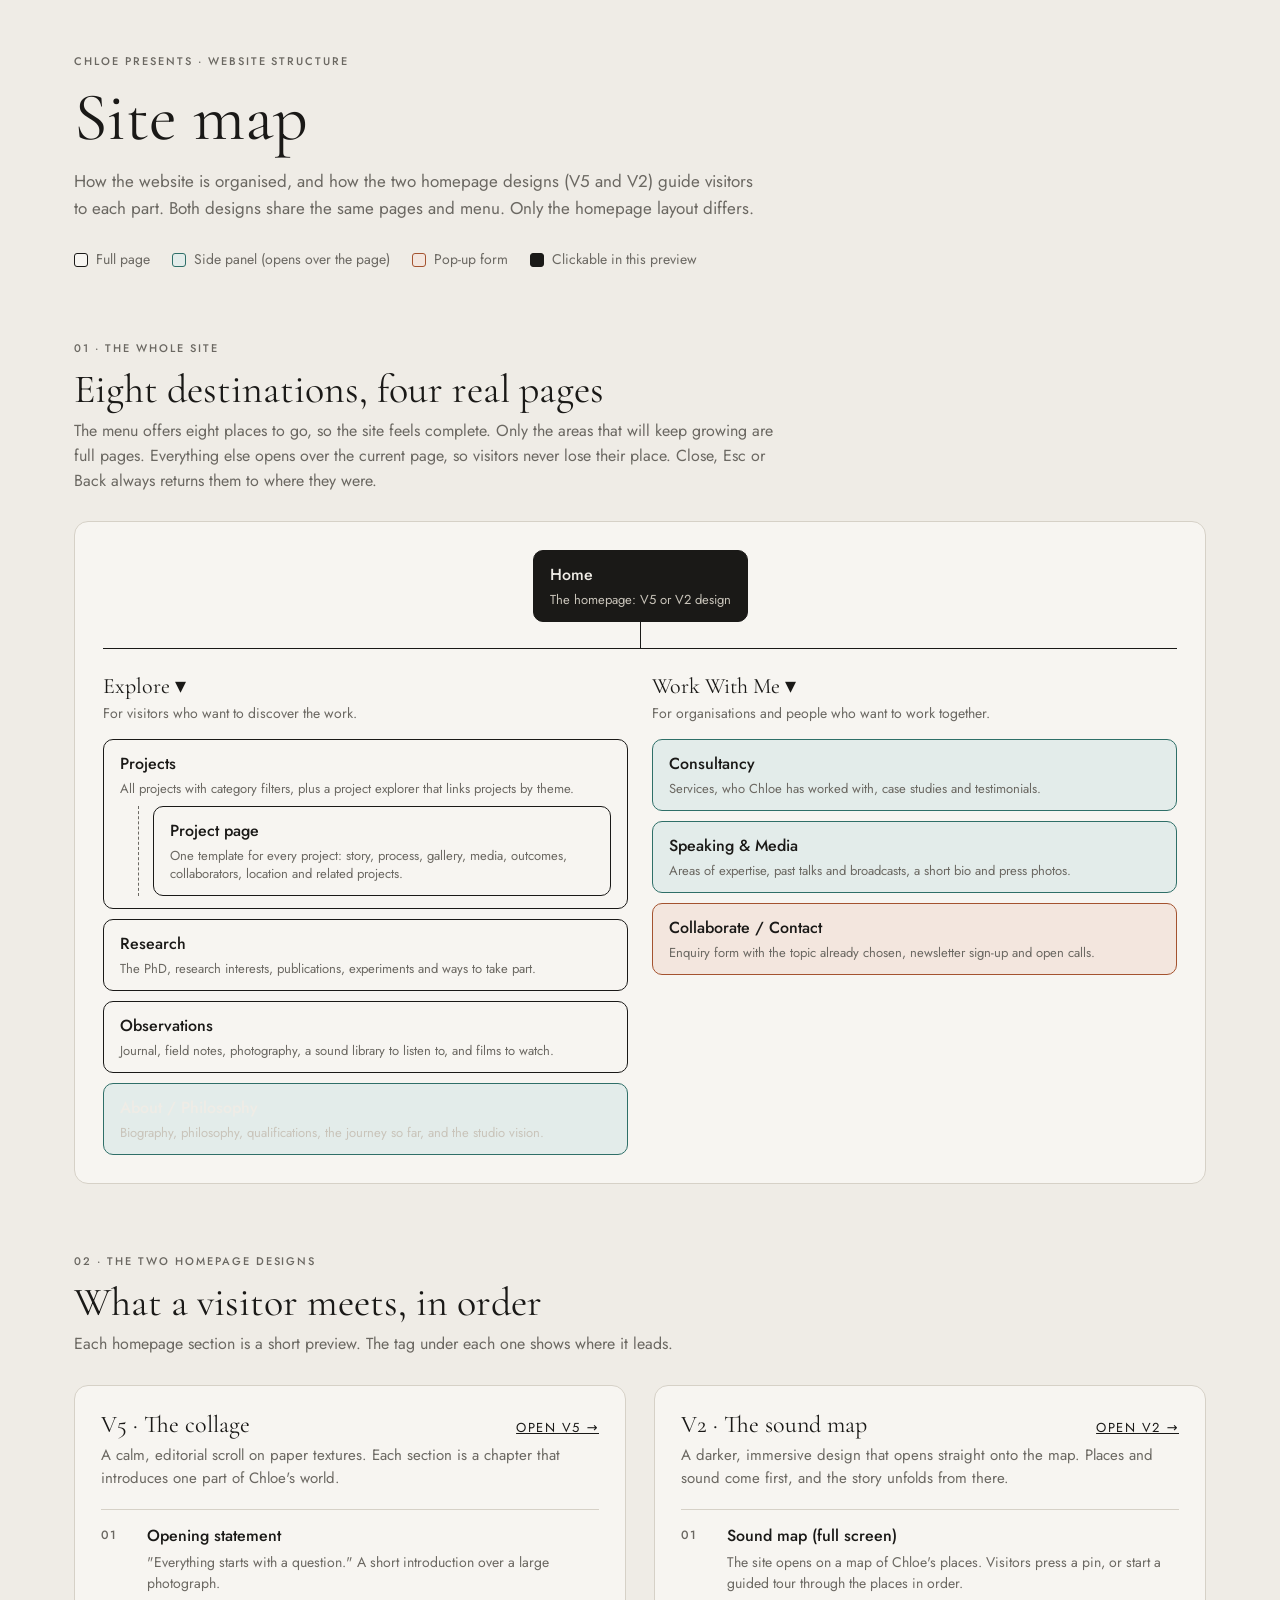
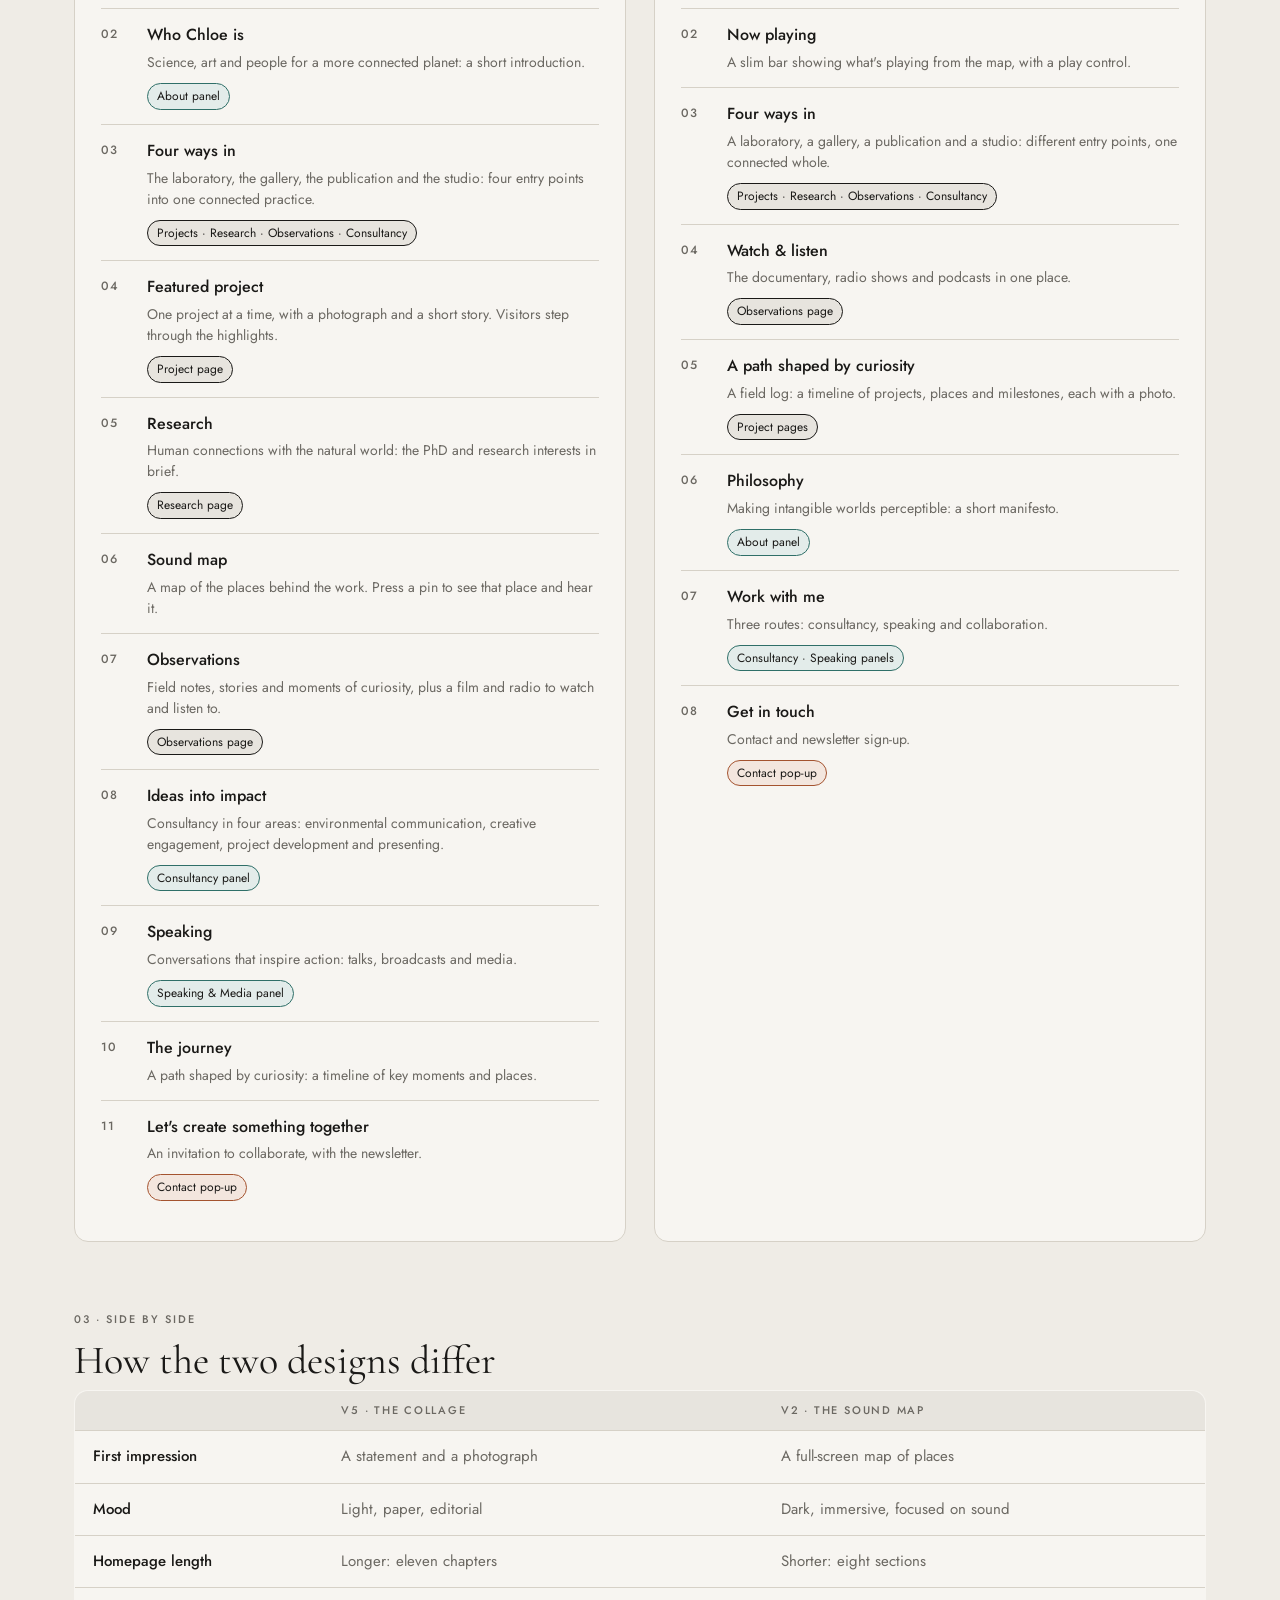
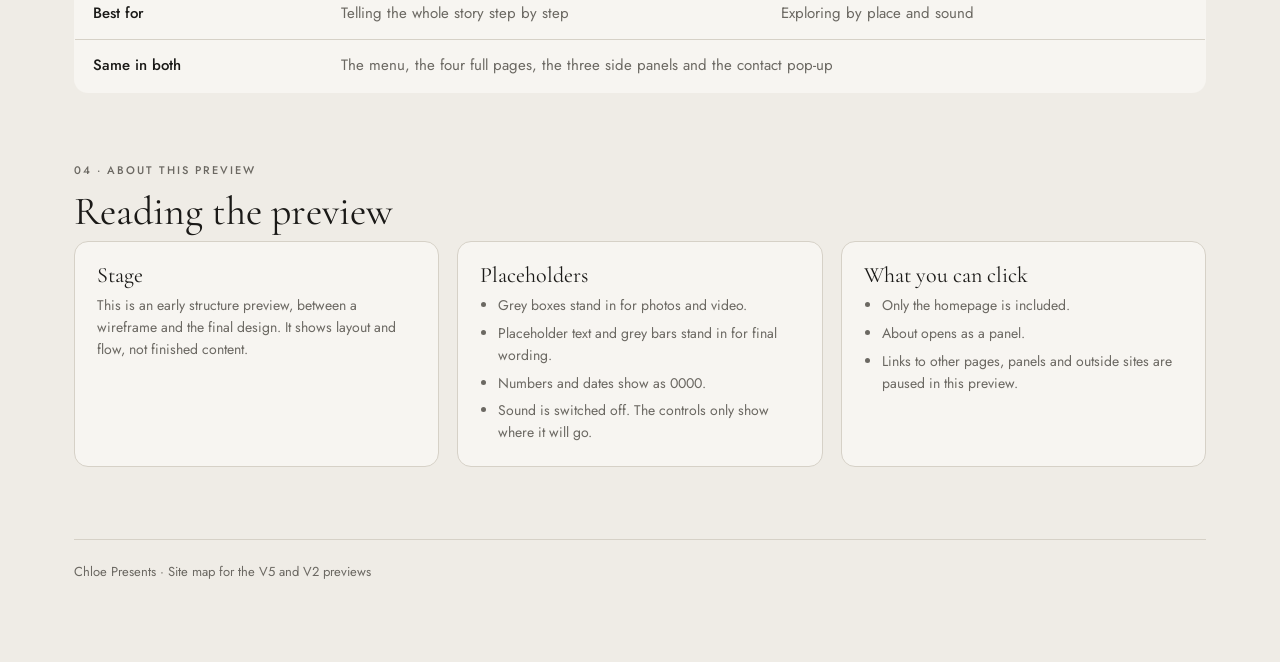
==== sitemap/index.html @ bf7048cb "Add site map" ====
<!doctype html>
<html lang="en">
<head>
<meta charset="utf-8">
<meta name="viewport" content="width=device-width,initial-scale=1">
<meta name="robots" content="noindex,nofollow">
<title>Chloe Presents · Site map</title>
<link rel="preconnect" href="https://fonts.googleapis.com">
<link rel="stylesheet" href="https://fonts.googleapis.com/css2?family=Cormorant+Garamond:ital,wght@0,400;0,500;1,400&family=Jost:wght@400;500&display=swap">
<style>
:root{--paper:#efece6;--card:#f7f5f1;--ink:#1a1917;--muted:#6b6862;--rule:#d6d1c7;--rust:#a4532f;--sea:#2f6f68;--sea-bg:#e3ecea;--rust-bg:#f3e6de;--grey-bg:#e7e4de}
*{box-sizing:border-box}
body{margin:0;background:var(--paper);color:var(--ink);font:400 16px/1.55 Jost,system-ui,sans-serif}
.wrap{max-width:1180px;margin:0 auto;padding:56px 24px 80px}
h1,h2,h3{font-family:"Cormorant Garamond",Georgia,serif;font-weight:400;margin:0;line-height:1.08}
h1{font-size:clamp(40px,6vw,68px)}
h2{font-size:clamp(28px,3.4vw,40px);margin-bottom:8px}
h3{font-size:24px}
.kick{font:500 11px/1 Jost,sans-serif;letter-spacing:.18em;text-transform:uppercase;color:var(--muted);margin-bottom:14px}
.lead{max-width:680px;color:var(--muted);font-size:17px;margin:14px 0 0}
section{margin-top:72px}
.intro{color:var(--muted);max-width:720px;margin:0 0 28px}
/* legend */
.legend{display:flex;flex-wrap:wrap;gap:10px 22px;margin-top:28px;font-size:14px;color:var(--muted)}
.legend span{display:inline-flex;align-items:center;gap:8px}
.sw{width:14px;height:14px;border-radius:3px;border:1px solid var(--ink)}
.sw.page{background:var(--card)}.sw.panel{background:var(--sea-bg);border-color:var(--sea)}.sw.pop{background:var(--rust-bg);border-color:var(--rust)}.sw.live{background:var(--ink)}
/* tree */
.tree{background:var(--card);border:1px solid var(--rule);border-radius:14px;padding:28px}
.home{display:flex;justify-content:center}
.node{border:1px solid var(--ink);border-radius:10px;padding:12px 16px;background:var(--card)}
.node b{display:block;font-weight:500}
.node small{display:block;color:var(--muted);font-size:13px;line-height:1.4;margin-top:3px}
.node.live{background:var(--ink);color:var(--paper)}.node.live small{color:#c9c4ba}
.node.panel{background:var(--sea-bg);border-color:var(--sea)}
.node.pop{background:var(--rust-bg);border-color:var(--rust)}
.stem{width:1px;height:26px;background:var(--ink);margin:0 auto}
.menus{display:grid;grid-template-columns:1fr 1fr;gap:24px;border-top:1px solid var(--ink);padding-top:26px;position:relative}
.menu h3{font-size:22px;margin-bottom:4px}
.menu>p{margin:0 0 14px;color:var(--muted);font-size:14px}
.kids{display:grid;gap:10px}
.sub{margin:8px 0 0 18px;padding-left:14px;border-left:1px dashed var(--muted)}
/* versions */
.vers{display:grid;grid-template-columns:1fr 1fr;gap:28px}
.ver{background:var(--card);border:1px solid var(--rule);border-radius:14px;padding:26px}
.ver header{display:flex;justify-content:space-between;align-items:baseline;gap:12px;margin-bottom:6px;flex-wrap:wrap}
.ver header a{font-size:13px;letter-spacing:.12em;text-transform:uppercase;color:var(--ink)}
.ver .idea{color:var(--muted);margin:0 0 18px;font-size:15px}
ol.flow{list-style:none;margin:0;padding:0;counter-reset:s}
ol.flow li{counter-increment:s;display:grid;grid-template-columns:34px 1fr;gap:4px 12px;padding:14px 0;border-top:1px solid var(--rule)}
ol.flow li::before{content:counter(s,decimal-leading-zero);font:500 12px/1.9 Jost,sans-serif;color:var(--muted);letter-spacing:.08em}
ol.flow b{font-weight:500}
ol.flow p{grid-column:2;margin:0;color:var(--muted);font-size:14px;line-height:1.5}
.to{grid-column:2;justify-self:start;margin-top:6px;font-size:12px;padding:3px 9px;border-radius:999px;border:1px solid var(--ink)}
.to.panel{background:var(--sea-bg);border-color:var(--sea)}.to.pop{background:var(--rust-bg);border-color:var(--rust)}.to.page{background:var(--grey-bg)}
/* notes */
.notes{display:grid;grid-template-columns:repeat(3,1fr);gap:18px}
.note{background:var(--card);border:1px solid var(--rule);border-radius:14px;padding:22px}
.note h3{font-size:22px;margin-bottom:8px}
.note p,.note li{color:var(--muted);font-size:14px;margin:0}
.note ul{margin:0;padding-left:18px;display:grid;gap:6px}
.compare{width:100%;border-collapse:collapse;background:var(--card);border:1px solid var(--rule);border-radius:14px;overflow:hidden;font-size:15px}
.compare th,.compare td{text-align:left;padding:14px 18px;border-top:1px solid var(--rule);vertical-align:top}
.compare thead th{border-top:0;font:500 11px/1 Jost,sans-serif;letter-spacing:.16em;text-transform:uppercase;color:var(--muted);background:var(--grey-bg)}
.compare td:first-child{font-weight:500;width:22%}
.compare td{color:var(--muted)}.compare td:first-child{color:var(--ink)}
footer{margin-top:72px;padding-top:22px;border-top:1px solid var(--rule);color:var(--muted);font-size:13px}
@media (max-width:820px){
 .wrap{padding:36px 16px 60px}
 .menus,.vers,.notes{grid-template-columns:1fr}
 .tree,.ver{padding:18px}
 .compare{display:block;overflow-x:auto}
}
</style>
</head>
<body>
<main class="wrap">
  <div class="kick">Chloe Presents · website structure</div>
  <h1>Site map</h1>
  <p class="lead">How the website is organised, and how the two homepage designs (V5 and V2) guide visitors to each part. Both designs share the same pages and menu. Only the homepage layout differs.</p>
  <div class="legend">
    <span><i class="sw page"></i>Full page</span>
    <span><i class="sw panel"></i>Side panel (opens over the page)</span>
    <span><i class="sw pop"></i>Pop-up form</span>
    <span><i class="sw live"></i>Clickable in this preview</span>
  </div>

  <section>
    <div class="kick">01 · The whole site</div>
    <h2>Eight destinations, four real pages</h2>
    <p class="intro">The menu offers eight places to go, so the site feels complete. Only the areas that will keep growing are full pages. Everything else opens over the current page, so visitors never lose their place. Close, Esc or Back always returns them to where they were.</p>
    <div class="tree">
      <div class="home"><div class="node live"><b>Home</b><small>The homepage: V5 or V2 design</small></div></div>
      <div class="stem"></div>
      <div class="menus">
        <div class="menu">
          <h3>Explore ▾</h3>
          <p>For visitors who want to discover the work.</p>
          <div class="kids">
            <div class="node"><b>Projects</b><small>All projects with category filters, plus a project explorer that links projects by theme.</small>
              <div class="sub"><div class="node"><b>Project page</b><small>One template for every project: story, process, gallery, media, outcomes, collaborators, location and related projects.</small></div></div>
            </div>
            <div class="node"><b>Research</b><small>The PhD, research interests, publications, experiments and ways to take part.</small></div>
            <div class="node"><b>Observations</b><small>Journal, field notes, photography, a sound library to listen to, and films to watch.</small></div>
            <div class="node panel live"><b>About / Philosophy</b><small>Biography, philosophy, qualifications, the journey so far, and the studio vision.</small></div>
          </div>
        </div>
        <div class="menu">
          <h3>Work With Me ▾</h3>
          <p>For organisations and people who want to work together.</p>
          <div class="kids">
            <div class="node panel"><b>Consultancy</b><small>Services, who Chloe has worked with, case studies and testimonials.</small></div>
            <div class="node panel"><b>Speaking &amp; Media</b><small>Areas of expertise, past talks and broadcasts, a short bio and press photos.</small></div>
            <div class="node pop"><b>Collaborate / Contact</b><small>Enquiry form with the topic already chosen, newsletter sign-up and open calls.</small></div>
          </div>
        </div>
      </div>
    </div>
  </section>

  <section>
    <div class="kick">02 · The two homepage designs</div>
    <h2>What a visitor meets, in order</h2>
    <p class="intro">Each homepage section is a short preview. The tag under each one shows where it leads.</p>
    <div class="vers">
      <article class="ver">
        <header><h3>V5 · The collage</h3><a href="../v5/">Open V5 →</a></header>
        <p class="idea">A calm, editorial scroll on paper textures. Each section is a chapter that introduces one part of Chloe's world.</p>
        <ol class="flow">
          <li><b>Opening statement</b><p>"Everything starts with a question." A short introduction over a large photograph.</p></li>
          <li><b>Who Chloe is</b><p>Science, art and people for a more connected planet: a short introduction.</p><span class="to panel">About panel</span></li>
          <li><b>Four ways in</b><p>The laboratory, the gallery, the publication and the studio: four entry points into one connected practice.</p><span class="to page">Projects · Research · Observations · Consultancy</span></li>
          <li><b>Featured project</b><p>One project at a time, with a photograph and a short story. Visitors step through the highlights.</p><span class="to page">Project page</span></li>
          <li><b>Research</b><p>Human connections with the natural world: the PhD and research interests in brief.</p><span class="to page">Research page</span></li>
          <li><b>Sound map</b><p>A map of the places behind the work. Press a pin to see that place and hear it.</p></li>
          <li><b>Observations</b><p>Field notes, stories and moments of curiosity, plus a film and radio to watch and listen to.</p><span class="to page">Observations page</span></li>
          <li><b>Ideas into impact</b><p>Consultancy in four areas: environmental communication, creative engagement, project development and presenting.</p><span class="to panel">Consultancy panel</span></li>
          <li><b>Speaking</b><p>Conversations that inspire action: talks, broadcasts and media.</p><span class="to panel">Speaking &amp; Media panel</span></li>
          <li><b>The journey</b><p>A path shaped by curiosity: a timeline of key moments and places.</p></li>
          <li><b>Let's create something together</b><p>An invitation to collaborate, with the newsletter.</p><span class="to pop">Contact pop-up</span></li>
        </ol>
      </article>
      <article class="ver">
        <header><h3>V2 · The sound map</h3><a href="../v2/">Open V2 →</a></header>
        <p class="idea">A darker, immersive design that opens straight onto the map. Places and sound come first, and the story unfolds from there.</p>
        <ol class="flow">
          <li><b>Sound map (full screen)</b><p>The site opens on a map of Chloe's places. Visitors press a pin, or start a guided tour through the places in order.</p></li>
          <li><b>Now playing</b><p>A slim bar showing what's playing from the map, with a play control.</p></li>
          <li><b>Four ways in</b><p>A laboratory, a gallery, a publication and a studio: different entry points, one connected whole.</p><span class="to page">Projects · Research · Observations · Consultancy</span></li>
          <li><b>Watch &amp; listen</b><p>The documentary, radio shows and podcasts in one place.</p><span class="to page">Observations page</span></li>
          <li><b>A path shaped by curiosity</b><p>A field log: a timeline of projects, places and milestones, each with a photo.</p><span class="to page">Project pages</span></li>
          <li><b>Philosophy</b><p>Making intangible worlds perceptible: a short manifesto.</p><span class="to panel">About panel</span></li>
          <li><b>Work with me</b><p>Three routes: consultancy, speaking and collaboration.</p><span class="to panel">Consultancy · Speaking panels</span></li>
          <li><b>Get in touch</b><p>Contact and newsletter sign-up.</p><span class="to pop">Contact pop-up</span></li>
        </ol>
      </article>
    </div>
  </section>

  <section>
    <div class="kick">03 · Side by side</div>
    <h2>How the two designs differ</h2>
    <table class="compare">
      <thead><tr><th></th><th>V5 · The collage</th><th>V2 · The sound map</th></tr></thead>
      <tbody>
        <tr><td>First impression</td><td>A statement and a photograph</td><td>A full-screen map of places</td></tr>
        <tr><td>Mood</td><td>Light, paper, editorial</td><td>Dark, immersive, focused on sound</td></tr>
        <tr><td>Homepage length</td><td>Longer: eleven chapters</td><td>Shorter: eight sections</td></tr>
        <tr><td>Best for</td><td>Telling the whole story step by step</td><td>Exploring by place and sound</td></tr>
        <tr><td>Same in both</td><td colspan="2">The menu, the four full pages, the three side panels and the contact pop-up</td></tr>
      </tbody>
    </table>
  </section>

  <section>
    <div class="kick">04 · About this preview</div>
    <h2>Reading the preview</h2>
    <div class="notes">
      <div class="note"><h3>Stage</h3><p>This is an early structure preview, between a wireframe and the final design. It shows layout and flow, not finished content.</p></div>
      <div class="note"><h3>Placeholders</h3><ul><li>Grey boxes stand in for photos and video.</li><li>Placeholder text and grey bars stand in for final wording.</li><li>Numbers and dates show as 0000.</li><li>Sound is switched off. The controls only show where it will go.</li></ul></div>
      <div class="note"><h3>What you can click</h3><ul><li>Only the homepage is included.</li><li>About opens as a panel.</li><li>Links to other pages, panels and outside sites are paused in this preview.</li></ul></div>
    </div>
  </section>

  <footer>Chloe Presents · Site map for the V5 and V2 previews</footer>
</main>
</body>
</html>
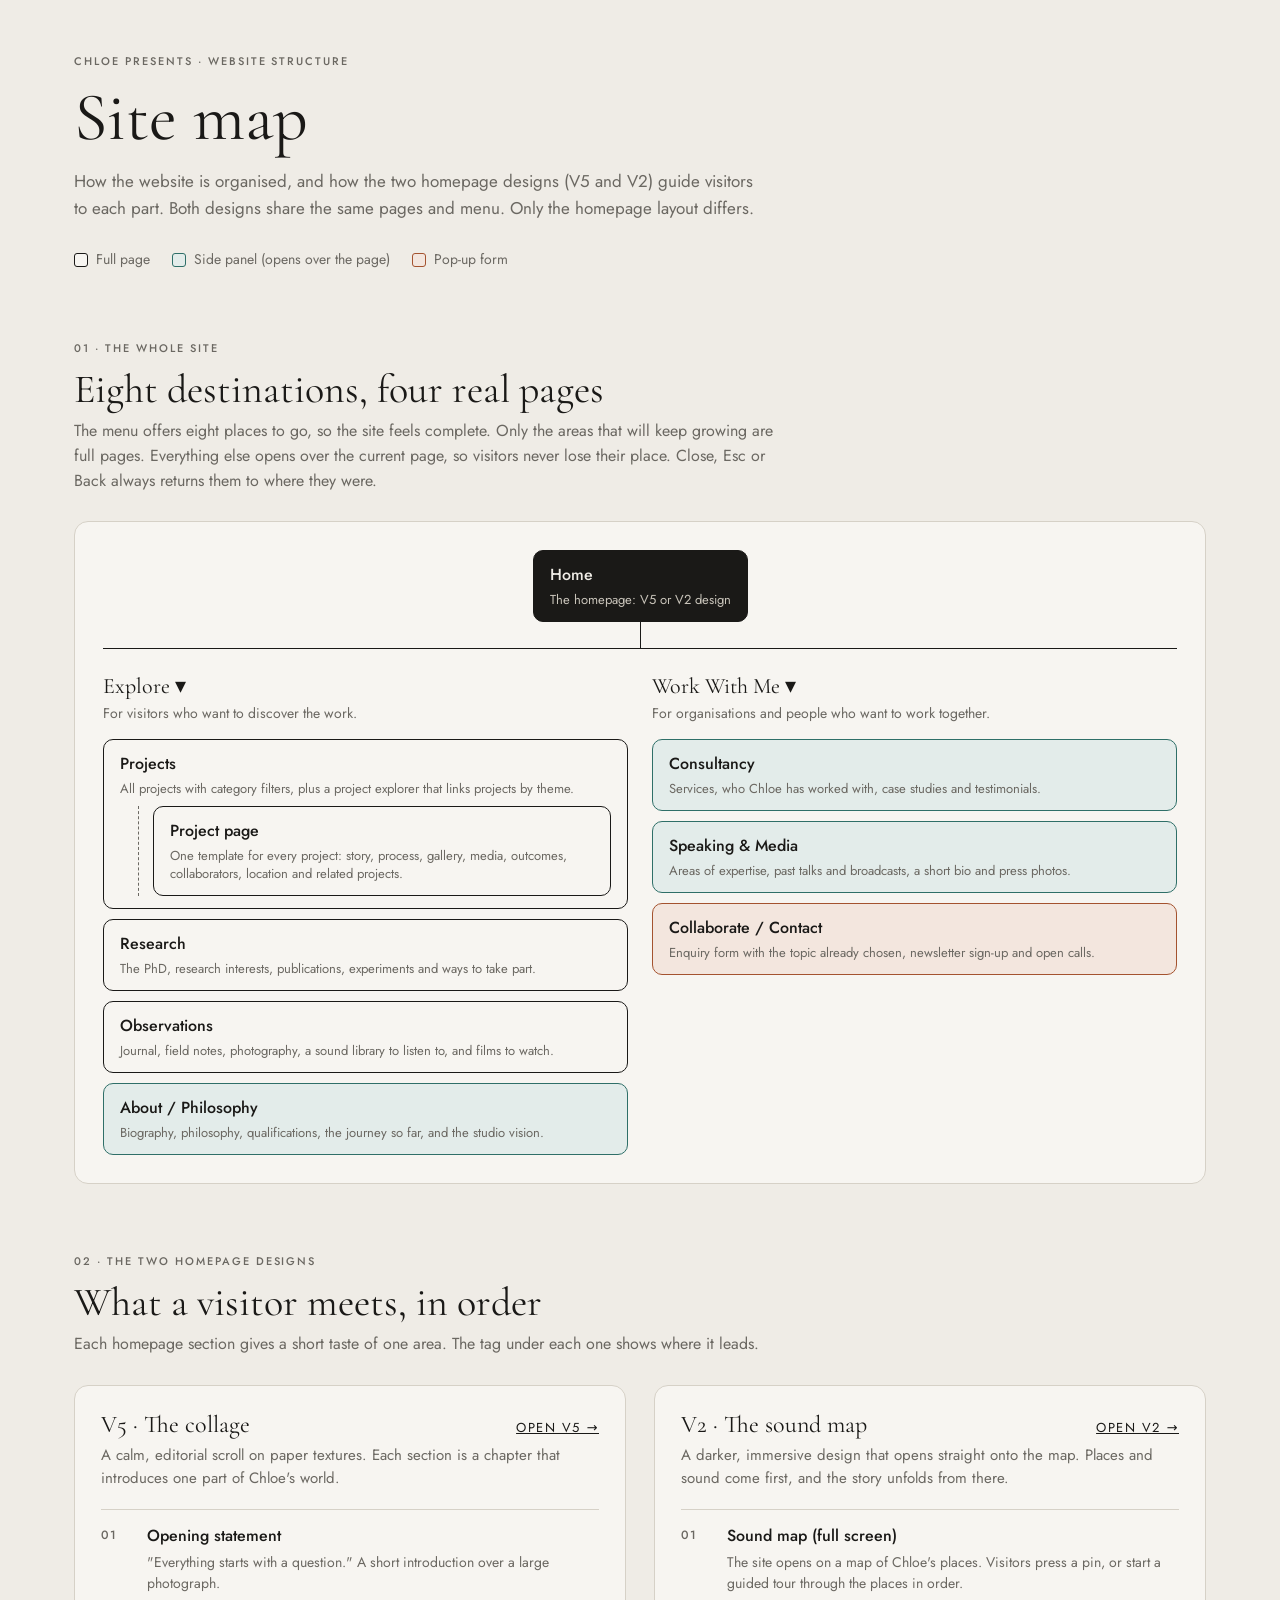
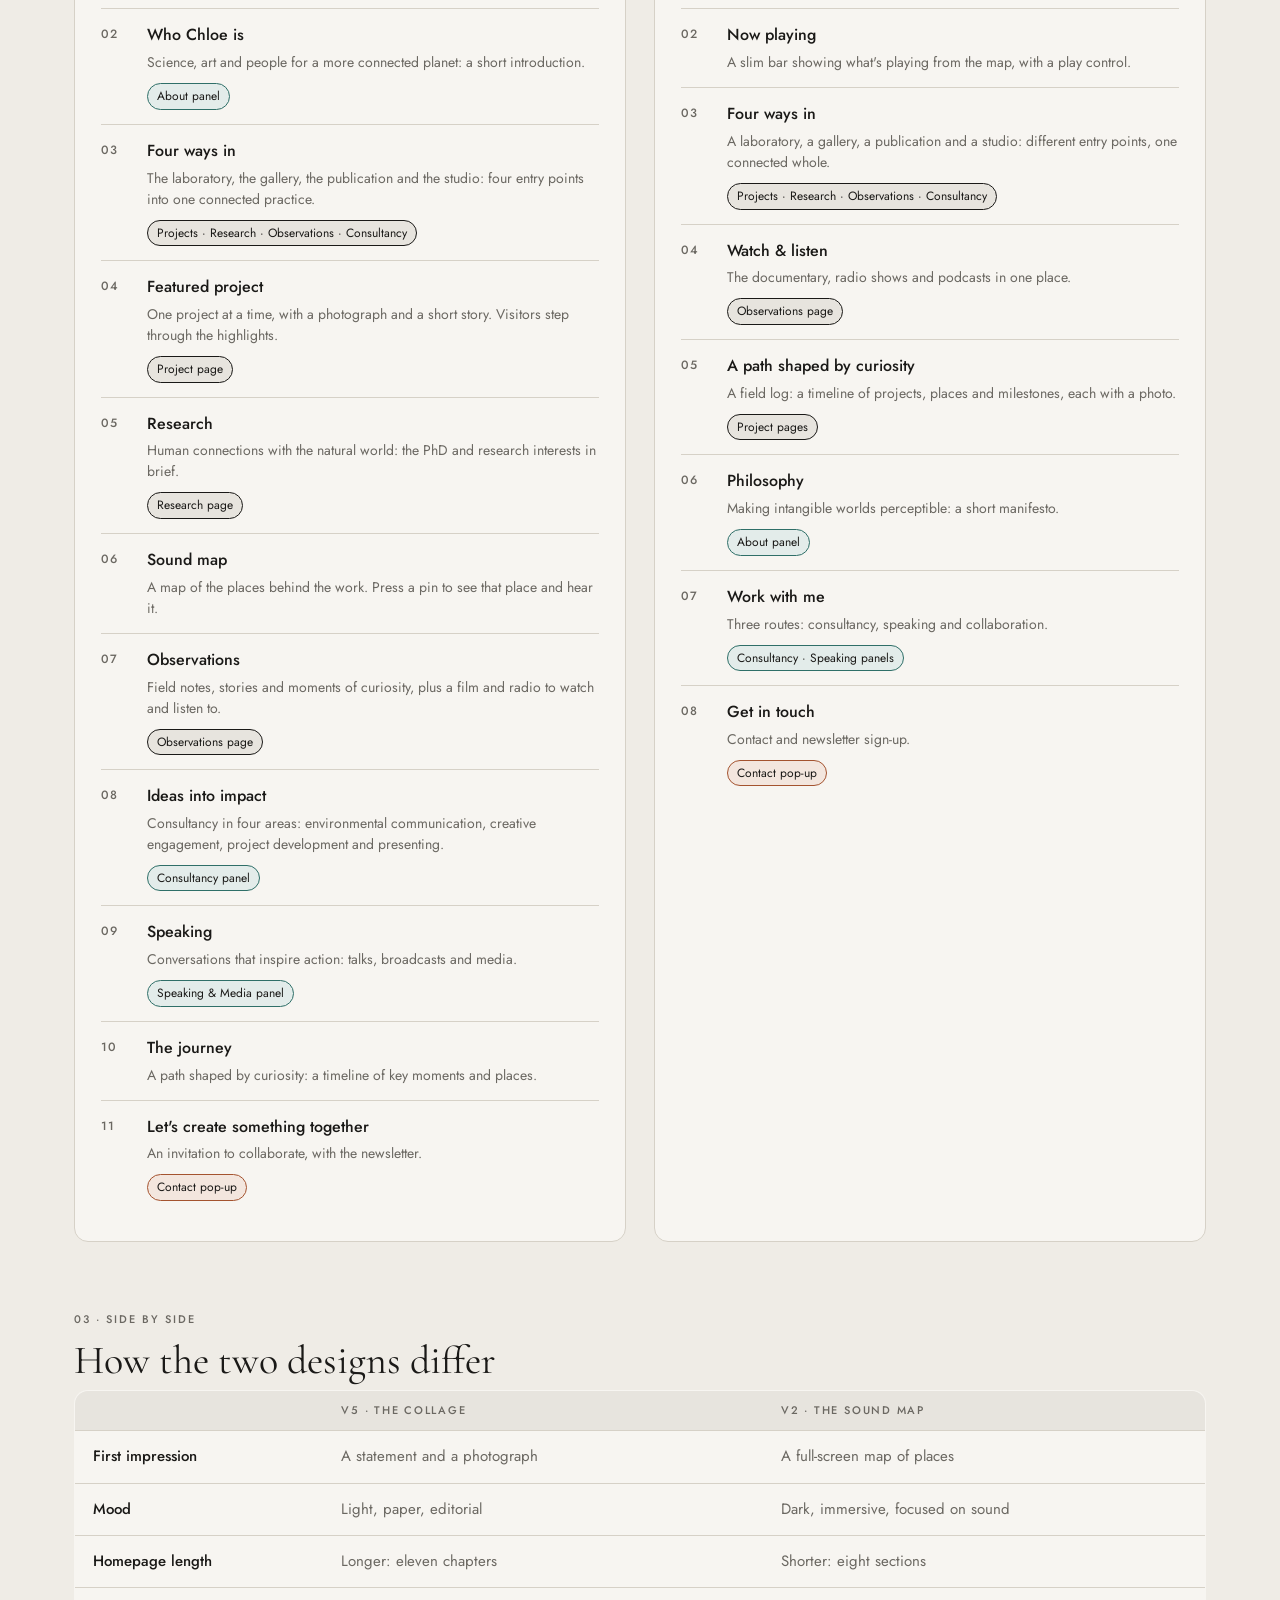
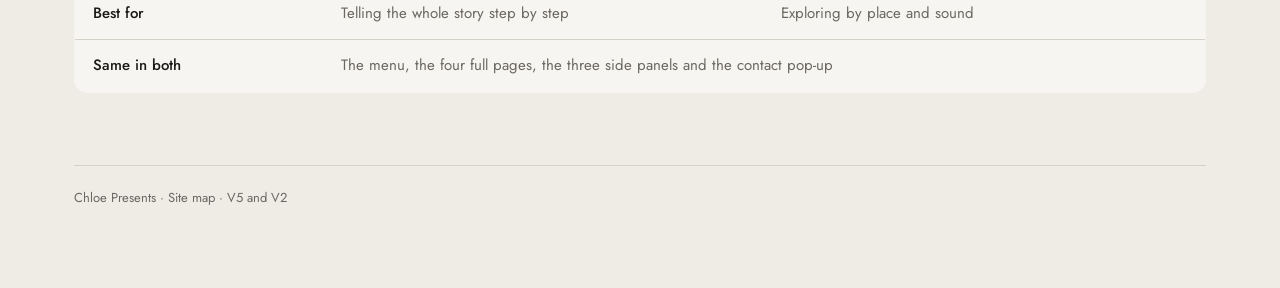
==== commit cecd9f00: "Update site map" ====
--- a/sitemap/index.html
+++ b/sitemap/index.html
@@ -82,7 +82,6 @@
     <span><i class="sw page"></i>Full page</span>
     <span><i class="sw panel"></i>Side panel (opens over the page)</span>
     <span><i class="sw pop"></i>Pop-up form</span>
-    <span><i class="sw live"></i>Clickable in this preview</span>
   </div>
 
   <section>
@@ -102,7 +101,7 @@
             </div>
             <div class="node"><b>Research</b><small>The PhD, research interests, publications, experiments and ways to take part.</small></div>
             <div class="node"><b>Observations</b><small>Journal, field notes, photography, a sound library to listen to, and films to watch.</small></div>
-            <div class="node panel live"><b>About / Philosophy</b><small>Biography, philosophy, qualifications, the journey so far, and the studio vision.</small></div>
+            <div class="node panel"><b>About / Philosophy</b><small>Biography, philosophy, qualifications, the journey so far, and the studio vision.</small></div>
           </div>
         </div>
         <div class="menu">
@@ -121,7 +120,7 @@
   <section>
     <div class="kick">02 · The two homepage designs</div>
     <h2>What a visitor meets, in order</h2>
-    <p class="intro">Each homepage section is a short preview. The tag under each one shows where it leads.</p>
+    <p class="intro">Each homepage section gives a short taste of one area. The tag under each one shows where it leads.</p>
     <div class="vers">
       <article class="ver">
         <header><h3>V5 · The collage</h3><a href="../v5/">Open V5 →</a></header>
@@ -172,17 +171,8 @@
     </table>
   </section>
 
-  <section>
-    <div class="kick">04 · About this preview</div>
-    <h2>Reading the preview</h2>
-    <div class="notes">
-      <div class="note"><h3>Stage</h3><p>This is an early structure preview, between a wireframe and the final design. It shows layout and flow, not finished content.</p></div>
-      <div class="note"><h3>Placeholders</h3><ul><li>Grey boxes stand in for photos and video.</li><li>Placeholder text and grey bars stand in for final wording.</li><li>Numbers and dates show as 0000.</li><li>Sound is switched off. The controls only show where it will go.</li></ul></div>
-      <div class="note"><h3>What you can click</h3><ul><li>Only the homepage is included.</li><li>About opens as a panel.</li><li>Links to other pages, panels and outside sites are paused in this preview.</li></ul></div>
-    </div>
-  </section>
 
-  <footer>Chloe Presents · Site map for the V5 and V2 previews</footer>
+  <footer>Chloe Presents · Site map · V5 and V2</footer>
 </main>
 </body>
 </html>
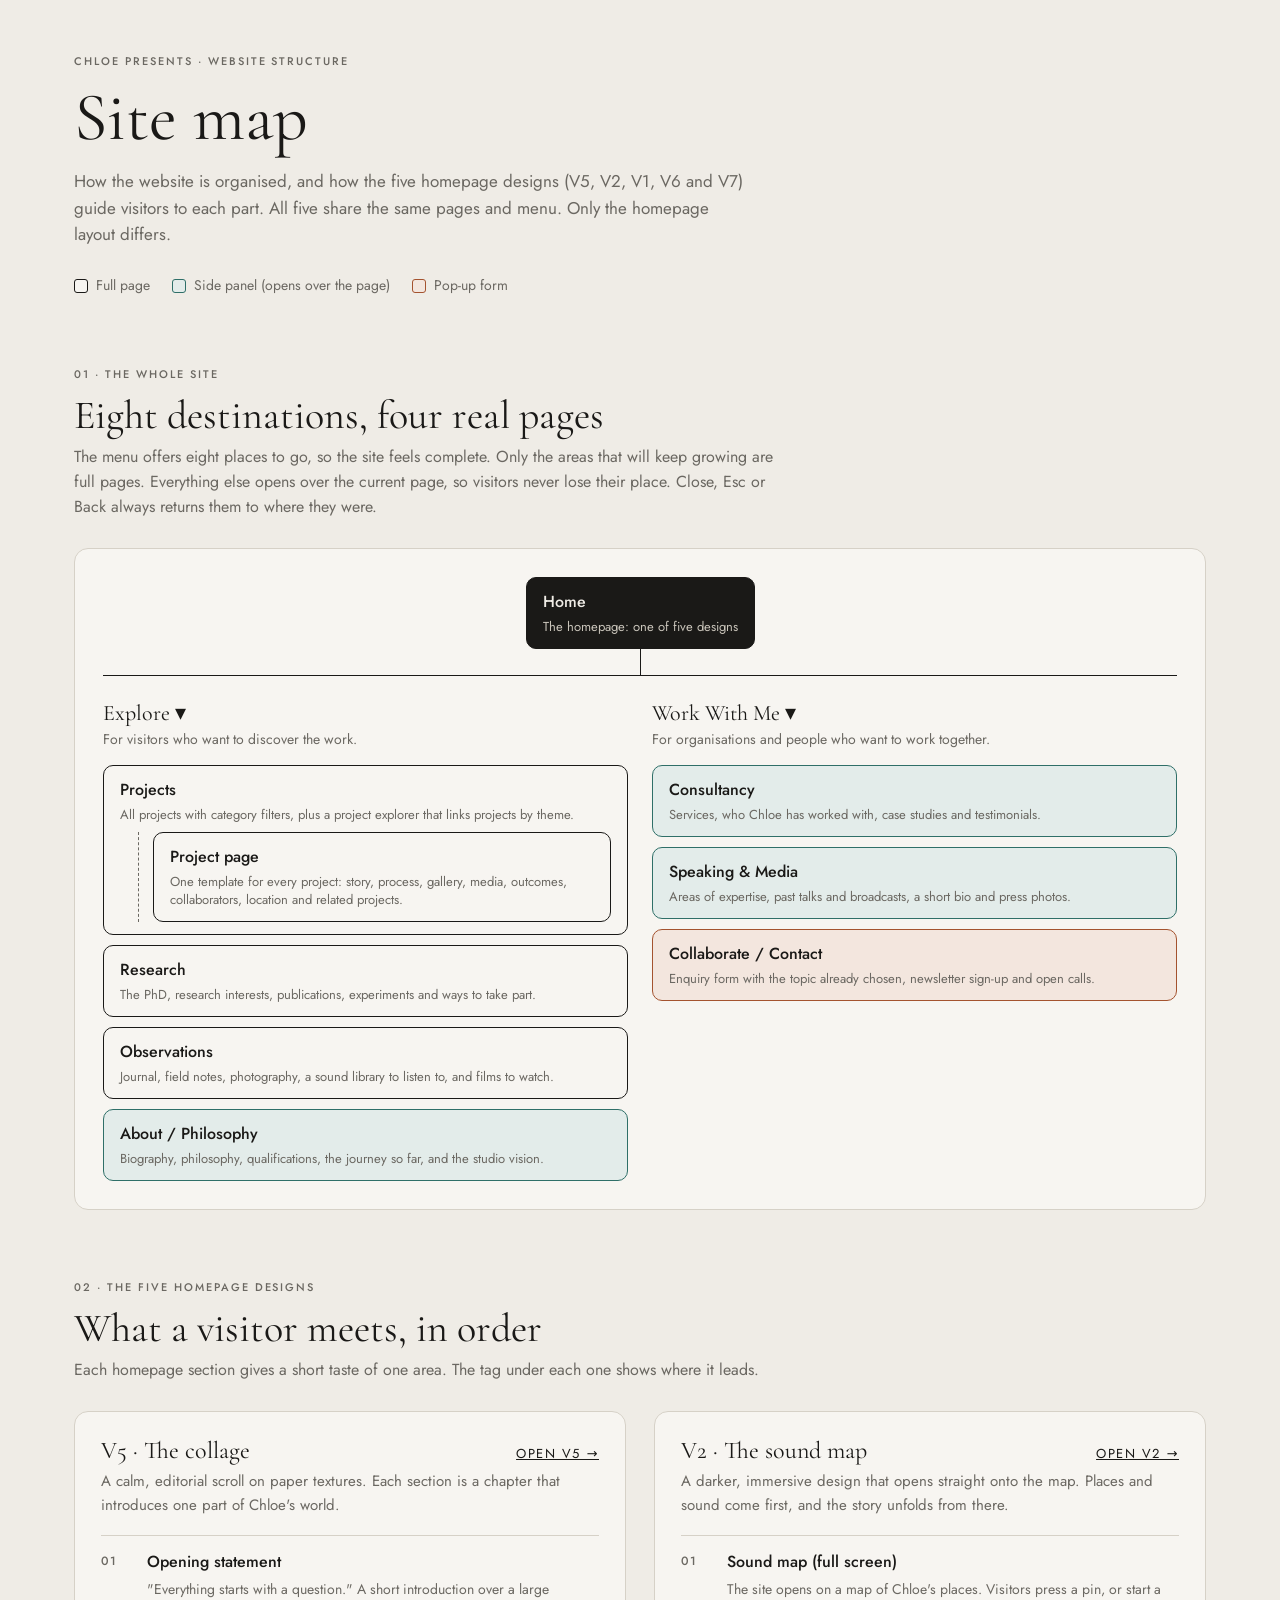
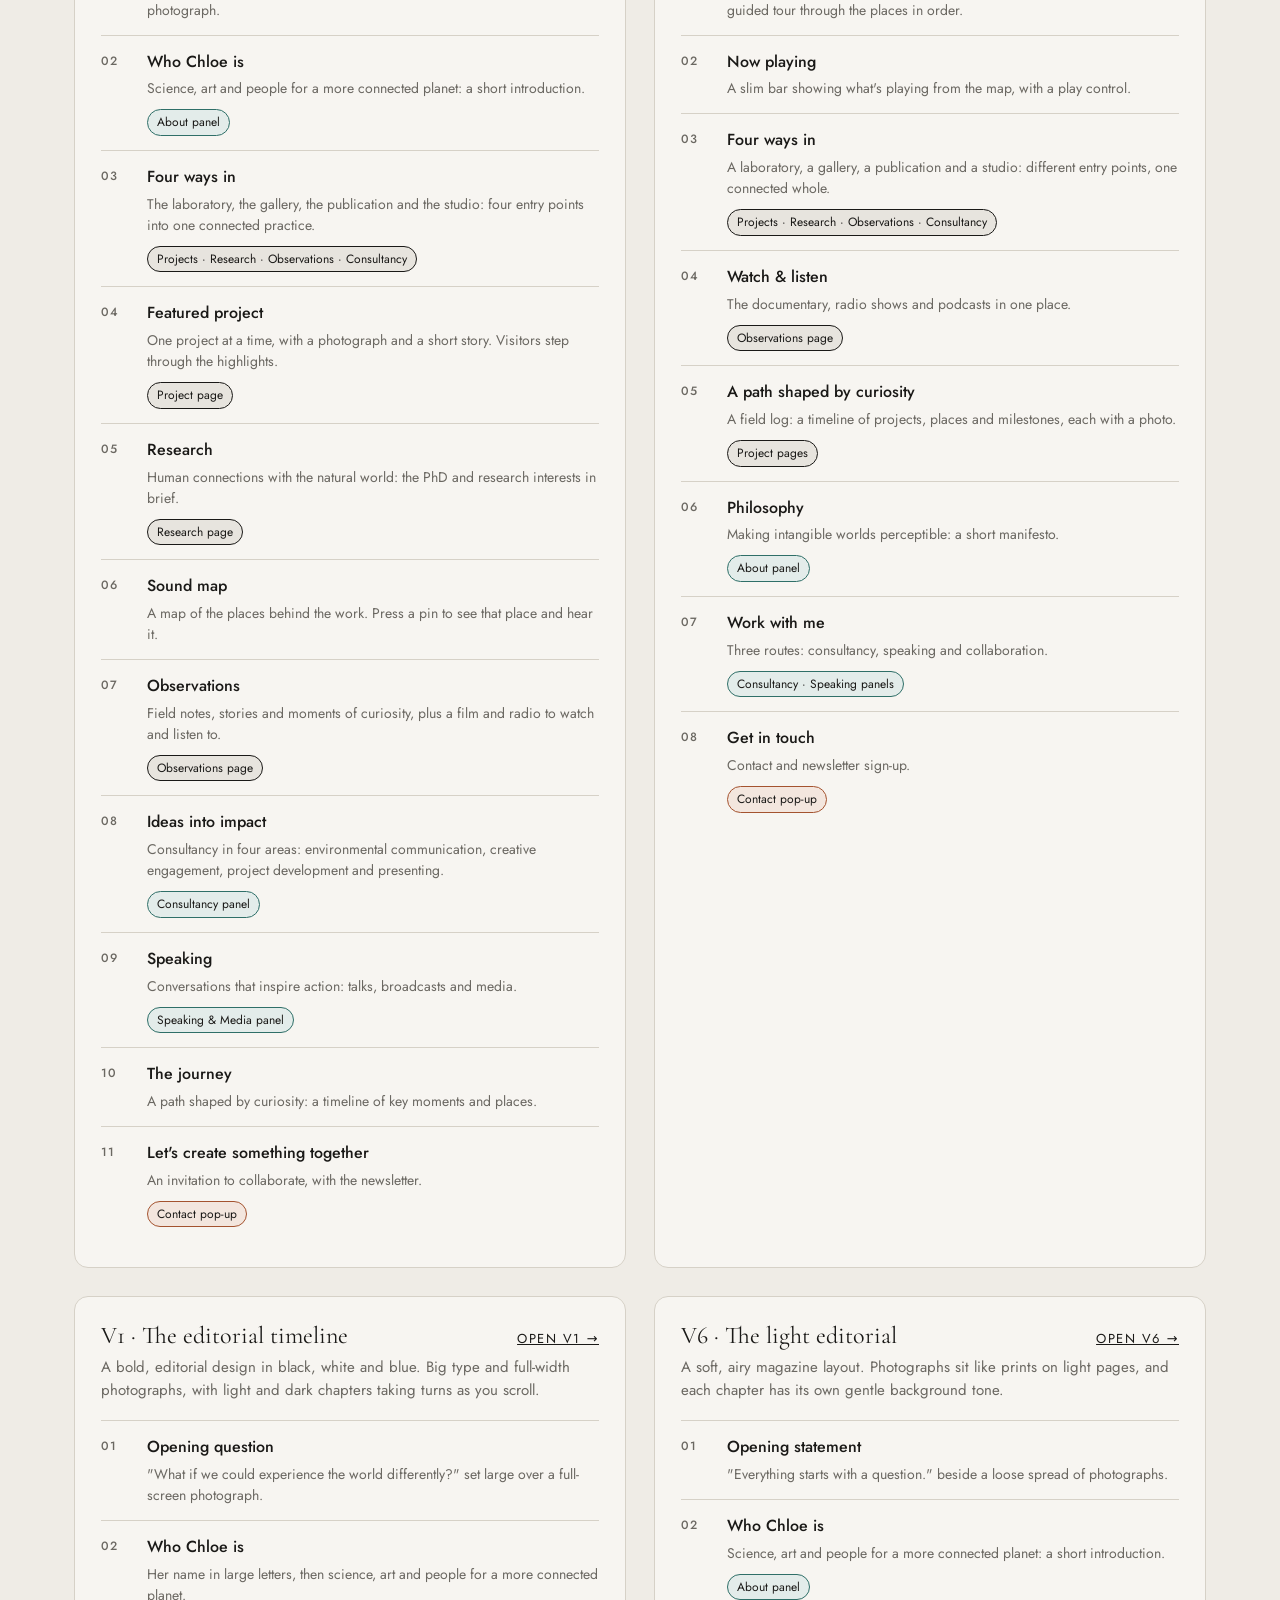
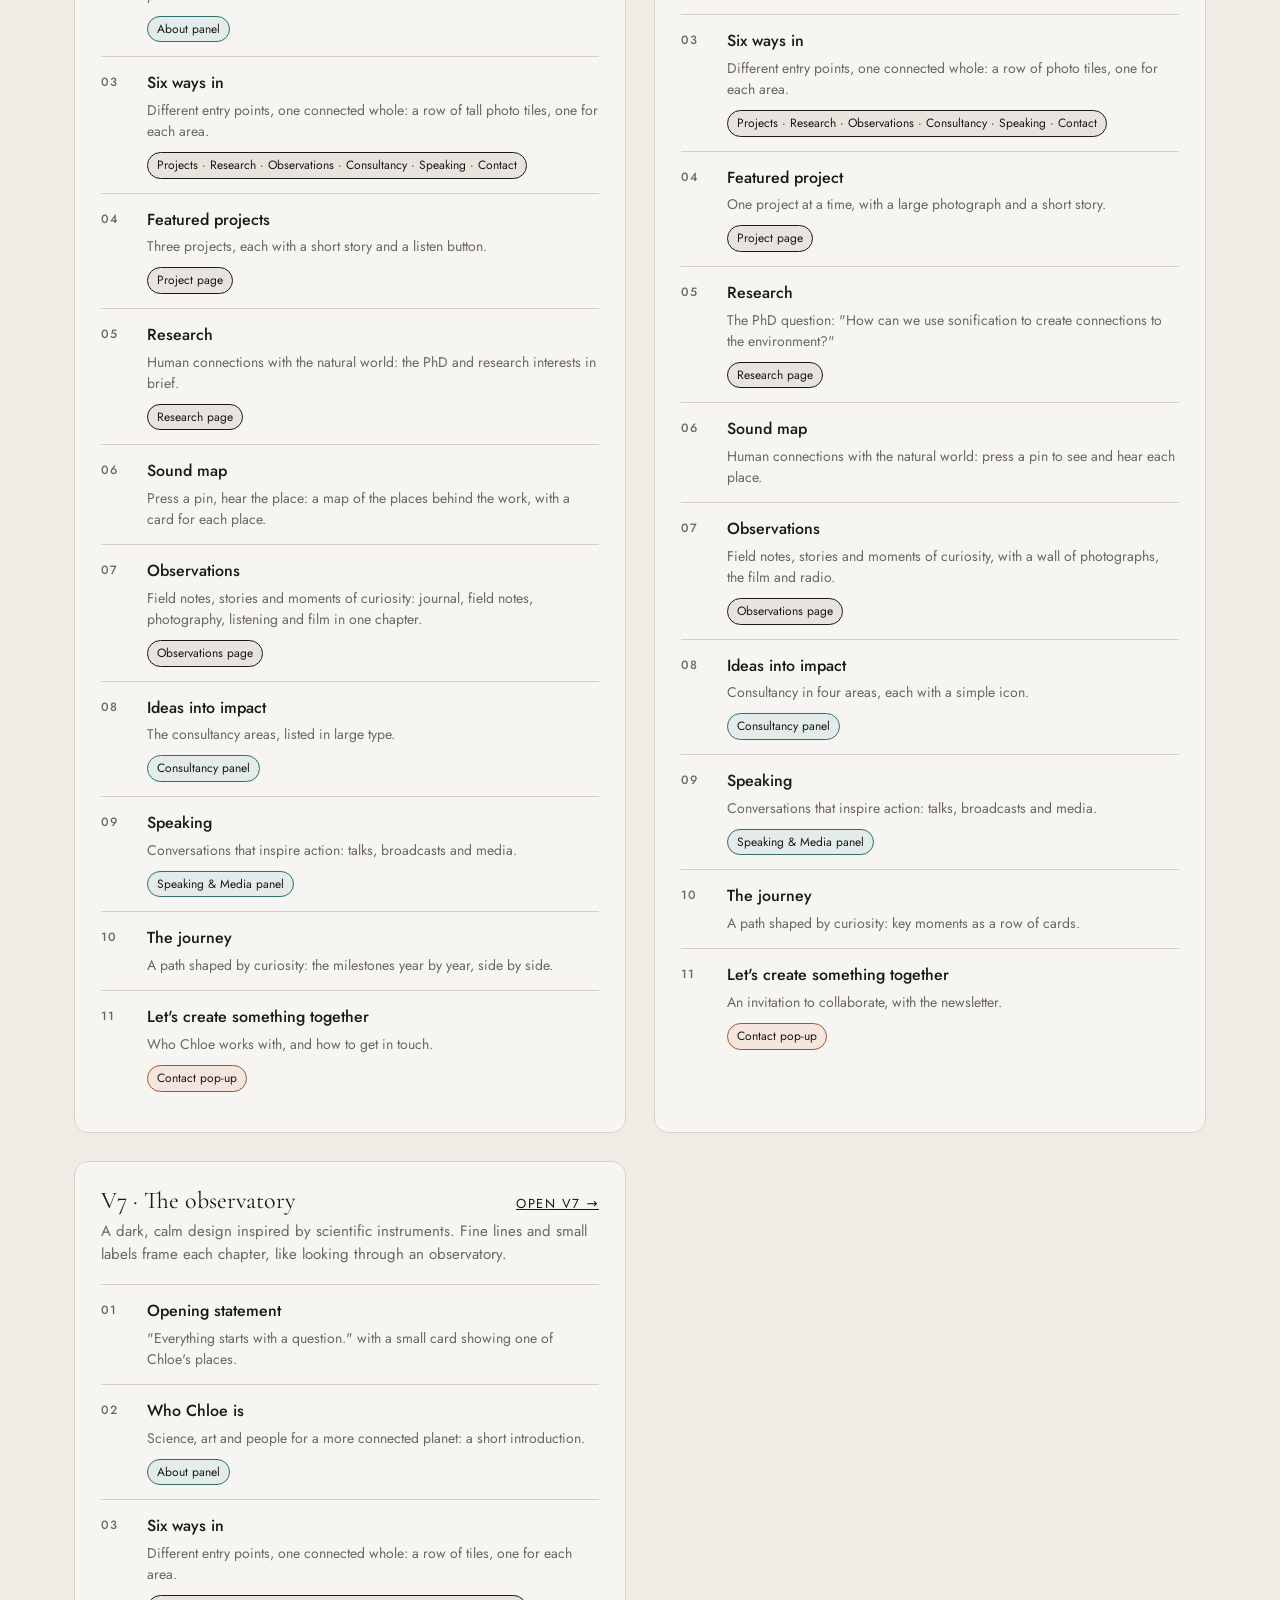
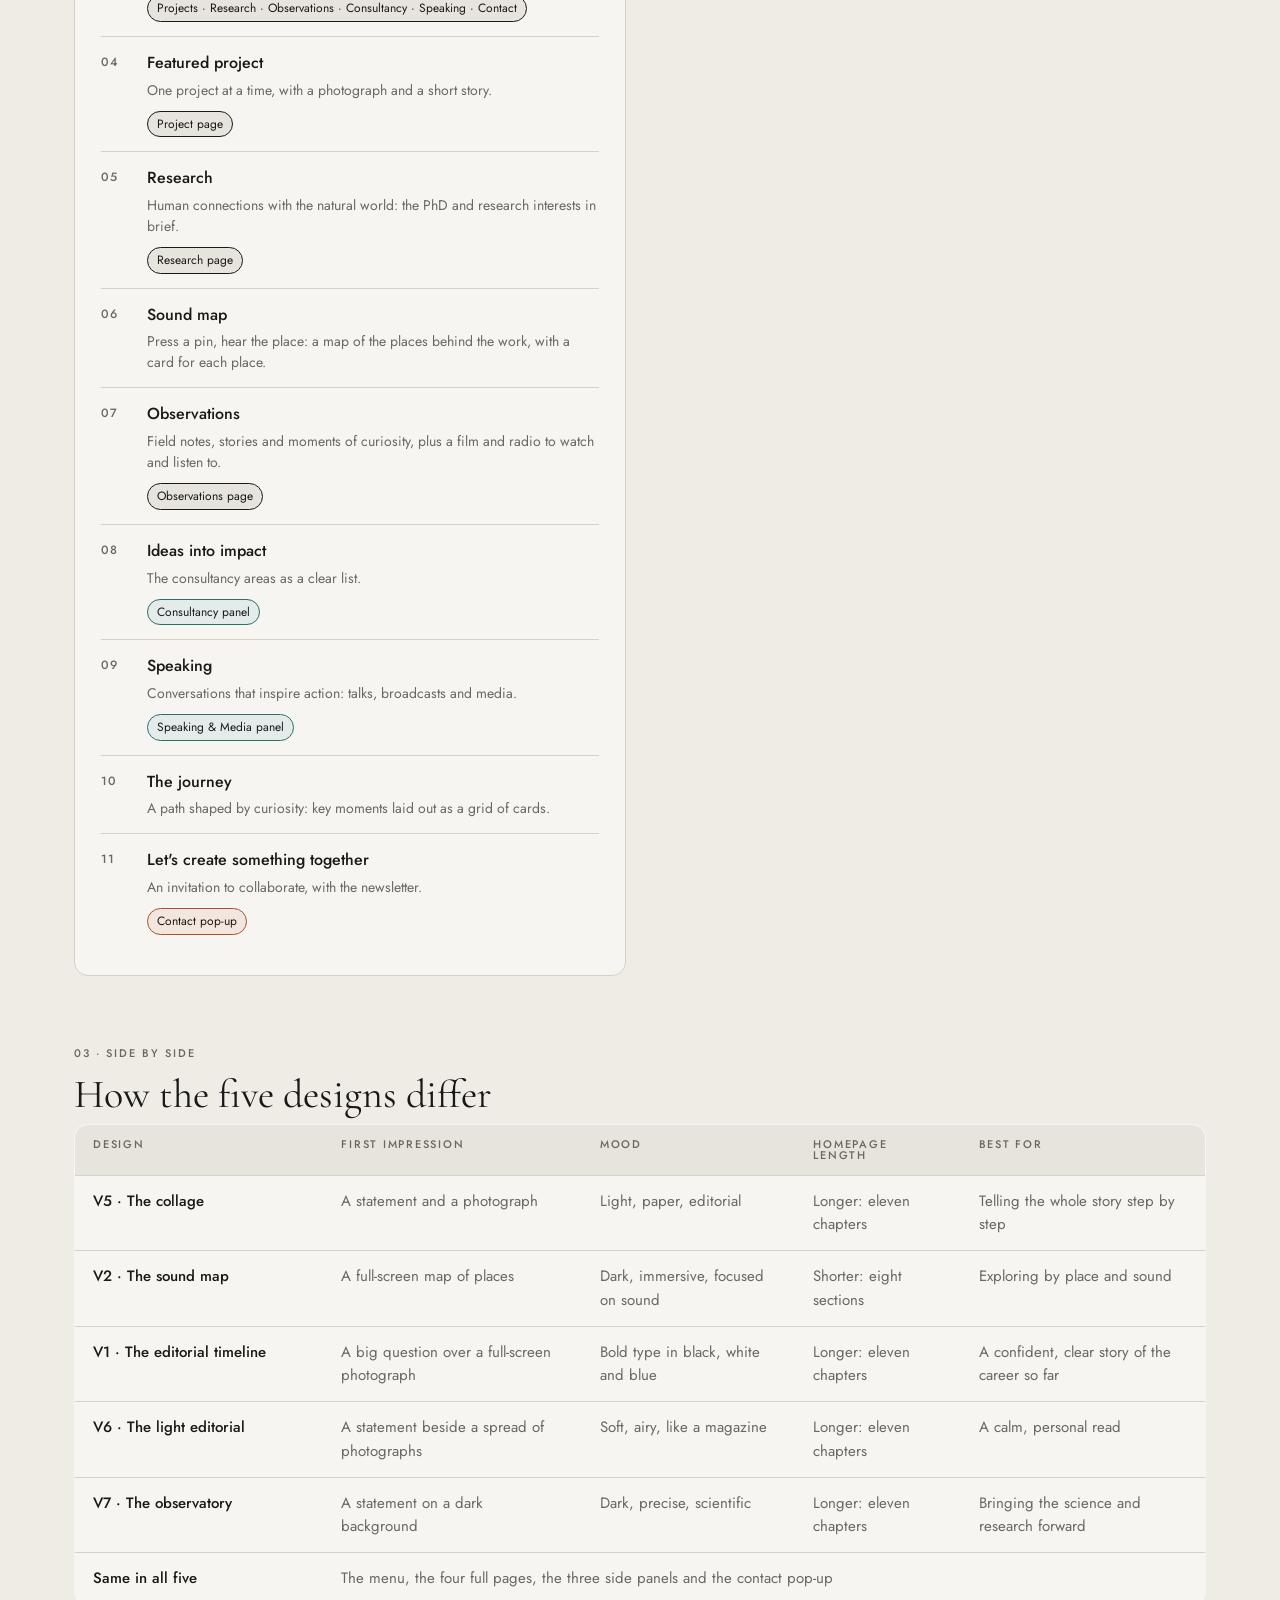
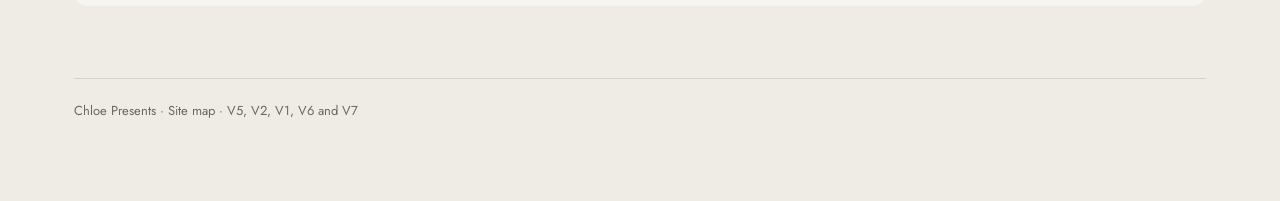
==== commit 9c86ebc4: "Add V1, V6 and V7; update site map" ====
--- a/sitemap/index.html
+++ b/sitemap/index.html
@@ -77,7 +77,7 @@
 <main class="wrap">
   <div class="kick">Chloe Presents · website structure</div>
   <h1>Site map</h1>
-  <p class="lead">How the website is organised, and how the two homepage designs (V5 and V2) guide visitors to each part. Both designs share the same pages and menu. Only the homepage layout differs.</p>
+  <p class="lead">How the website is organised, and how the five homepage designs (V5, V2, V1, V6 and V7) guide visitors to each part. All five share the same pages and menu. Only the homepage layout differs.</p>
   <div class="legend">
     <span><i class="sw page"></i>Full page</span>
     <span><i class="sw panel"></i>Side panel (opens over the page)</span>
@@ -89,7 +89,7 @@
     <h2>Eight destinations, four real pages</h2>
     <p class="intro">The menu offers eight places to go, so the site feels complete. Only the areas that will keep growing are full pages. Everything else opens over the current page, so visitors never lose their place. Close, Esc or Back always returns them to where they were.</p>
     <div class="tree">
-      <div class="home"><div class="node live"><b>Home</b><small>The homepage: V5 or V2 design</small></div></div>
+      <div class="home"><div class="node live"><b>Home</b><small>The homepage: one of five designs</small></div></div>
       <div class="stem"></div>
       <div class="menus">
         <div class="menu">
@@ -118,7 +118,7 @@
   </section>
 
   <section>
-    <div class="kick">02 · The two homepage designs</div>
+    <div class="kick">02 · The five homepage designs</div>
     <h2>What a visitor meets, in order</h2>
     <p class="intro">Each homepage section gives a short taste of one area. The tag under each one shows where it leads.</p>
     <div class="vers">
@@ -153,26 +153,78 @@
           <li><b>Get in touch</b><p>Contact and newsletter sign-up.</p><span class="to pop">Contact pop-up</span></li>
         </ol>
       </article>
+      <article class="ver">
+        <header><h3>V1 · The editorial timeline</h3><a href="../v1/">Open V1 →</a></header>
+        <p class="idea">A bold, editorial design in black, white and blue. Big type and full-width photographs, with light and dark chapters taking turns as you scroll.</p>
+        <ol class="flow">
+          <li><b>Opening question</b><p>"What if we could experience the world differently?" set large over a full-screen photograph.</p></li>
+          <li><b>Who Chloe is</b><p>Her name in large letters, then science, art and people for a more connected planet.</p><span class="to panel">About panel</span></li>
+          <li><b>Six ways in</b><p>Different entry points, one connected whole: a row of tall photo tiles, one for each area.</p><span class="to page">Projects · Research · Observations · Consultancy · Speaking · Contact</span></li>
+          <li><b>Featured projects</b><p>Three projects, each with a short story and a listen button.</p><span class="to page">Project page</span></li>
+          <li><b>Research</b><p>Human connections with the natural world: the PhD and research interests in brief.</p><span class="to page">Research page</span></li>
+          <li><b>Sound map</b><p>Press a pin, hear the place: a map of the places behind the work, with a card for each place.</p></li>
+          <li><b>Observations</b><p>Field notes, stories and moments of curiosity: journal, field notes, photography, listening and film in one chapter.</p><span class="to page">Observations page</span></li>
+          <li><b>Ideas into impact</b><p>The consultancy areas, listed in large type.</p><span class="to panel">Consultancy panel</span></li>
+          <li><b>Speaking</b><p>Conversations that inspire action: talks, broadcasts and media.</p><span class="to panel">Speaking &amp; Media panel</span></li>
+          <li><b>The journey</b><p>A path shaped by curiosity: the milestones year by year, side by side.</p></li>
+          <li><b>Let's create something together</b><p>Who Chloe works with, and how to get in touch.</p><span class="to pop">Contact pop-up</span></li>
+        </ol>
+      </article>
+      <article class="ver">
+        <header><h3>V6 · The light editorial</h3><a href="../v6/">Open V6 →</a></header>
+        <p class="idea">A soft, airy magazine layout. Photographs sit like prints on light pages, and each chapter has its own gentle background tone.</p>
+        <ol class="flow">
+          <li><b>Opening statement</b><p>"Everything starts with a question." beside a loose spread of photographs.</p></li>
+          <li><b>Who Chloe is</b><p>Science, art and people for a more connected planet: a short introduction.</p><span class="to panel">About panel</span></li>
+          <li><b>Six ways in</b><p>Different entry points, one connected whole: a row of photo tiles, one for each area.</p><span class="to page">Projects · Research · Observations · Consultancy · Speaking · Contact</span></li>
+          <li><b>Featured project</b><p>One project at a time, with a large photograph and a short story.</p><span class="to page">Project page</span></li>
+          <li><b>Research</b><p>The PhD question: "How can we use sonification to create connections to the environment?"</p><span class="to page">Research page</span></li>
+          <li><b>Sound map</b><p>Human connections with the natural world: press a pin to see and hear each place.</p></li>
+          <li><b>Observations</b><p>Field notes, stories and moments of curiosity, with a wall of photographs, the film and radio.</p><span class="to page">Observations page</span></li>
+          <li><b>Ideas into impact</b><p>Consultancy in four areas, each with a simple icon.</p><span class="to panel">Consultancy panel</span></li>
+          <li><b>Speaking</b><p>Conversations that inspire action: talks, broadcasts and media.</p><span class="to panel">Speaking &amp; Media panel</span></li>
+          <li><b>The journey</b><p>A path shaped by curiosity: key moments as a row of cards.</p></li>
+          <li><b>Let's create something together</b><p>An invitation to collaborate, with the newsletter.</p><span class="to pop">Contact pop-up</span></li>
+        </ol>
+      </article>
+      <article class="ver">
+        <header><h3>V7 · The observatory</h3><a href="../v7/">Open V7 →</a></header>
+        <p class="idea">A dark, calm design inspired by scientific instruments. Fine lines and small labels frame each chapter, like looking through an observatory.</p>
+        <ol class="flow">
+          <li><b>Opening statement</b><p>"Everything starts with a question." with a small card showing one of Chloe's places.</p></li>
+          <li><b>Who Chloe is</b><p>Science, art and people for a more connected planet: a short introduction.</p><span class="to panel">About panel</span></li>
+          <li><b>Six ways in</b><p>Different entry points, one connected whole: a row of tiles, one for each area.</p><span class="to page">Projects · Research · Observations · Consultancy · Speaking · Contact</span></li>
+          <li><b>Featured project</b><p>One project at a time, with a photograph and a short story.</p><span class="to page">Project page</span></li>
+          <li><b>Research</b><p>Human connections with the natural world: the PhD and research interests in brief.</p><span class="to page">Research page</span></li>
+          <li><b>Sound map</b><p>Press a pin, hear the place: a map of the places behind the work, with a card for each place.</p></li>
+          <li><b>Observations</b><p>Field notes, stories and moments of curiosity, plus a film and radio to watch and listen to.</p><span class="to page">Observations page</span></li>
+          <li><b>Ideas into impact</b><p>The consultancy areas as a clear list.</p><span class="to panel">Consultancy panel</span></li>
+          <li><b>Speaking</b><p>Conversations that inspire action: talks, broadcasts and media.</p><span class="to panel">Speaking &amp; Media panel</span></li>
+          <li><b>The journey</b><p>A path shaped by curiosity: key moments laid out as a grid of cards.</p></li>
+          <li><b>Let's create something together</b><p>An invitation to collaborate, with the newsletter.</p><span class="to pop">Contact pop-up</span></li>
+        </ol>
+      </article>
     </div>
   </section>
 
   <section>
     <div class="kick">03 · Side by side</div>
-    <h2>How the two designs differ</h2>
+    <h2>How the five designs differ</h2>
     <table class="compare">
-      <thead><tr><th></th><th>V5 · The collage</th><th>V2 · The sound map</th></tr></thead>
+      <thead><tr><th>Design</th><th>First impression</th><th>Mood</th><th>Homepage length</th><th>Best for</th></tr></thead>
       <tbody>
-        <tr><td>First impression</td><td>A statement and a photograph</td><td>A full-screen map of places</td></tr>
-        <tr><td>Mood</td><td>Light, paper, editorial</td><td>Dark, immersive, focused on sound</td></tr>
-        <tr><td>Homepage length</td><td>Longer: eleven chapters</td><td>Shorter: eight sections</td></tr>
-        <tr><td>Best for</td><td>Telling the whole story step by step</td><td>Exploring by place and sound</td></tr>
-        <tr><td>Same in both</td><td colspan="2">The menu, the four full pages, the three side panels and the contact pop-up</td></tr>
+        <tr><td>V5 · The collage</td><td>A statement and a photograph</td><td>Light, paper, editorial</td><td>Longer: eleven chapters</td><td>Telling the whole story step by step</td></tr>
+        <tr><td>V2 · The sound map</td><td>A full-screen map of places</td><td>Dark, immersive, focused on sound</td><td>Shorter: eight sections</td><td>Exploring by place and sound</td></tr>
+        <tr><td>V1 · The editorial timeline</td><td>A big question over a full-screen photograph</td><td>Bold type in black, white and blue</td><td>Longer: eleven chapters</td><td>A confident, clear story of the career so far</td></tr>
+        <tr><td>V6 · The light editorial</td><td>A statement beside a spread of photographs</td><td>Soft, airy, like a magazine</td><td>Longer: eleven chapters</td><td>A calm, personal read</td></tr>
+        <tr><td>V7 · The observatory</td><td>A statement on a dark background</td><td>Dark, precise, scientific</td><td>Longer: eleven chapters</td><td>Bringing the science and research forward</td></tr>
+        <tr><td>Same in all five</td><td colspan="4">The menu, the four full pages, the three side panels and the contact pop-up</td></tr>
       </tbody>
     </table>
   </section>
 
 
-  <footer>Chloe Presents · Site map · V5 and V2</footer>
+  <footer>Chloe Presents · Site map · V5, V2, V1, V6 and V7</footer>
 </main>
 </body>
 </html>
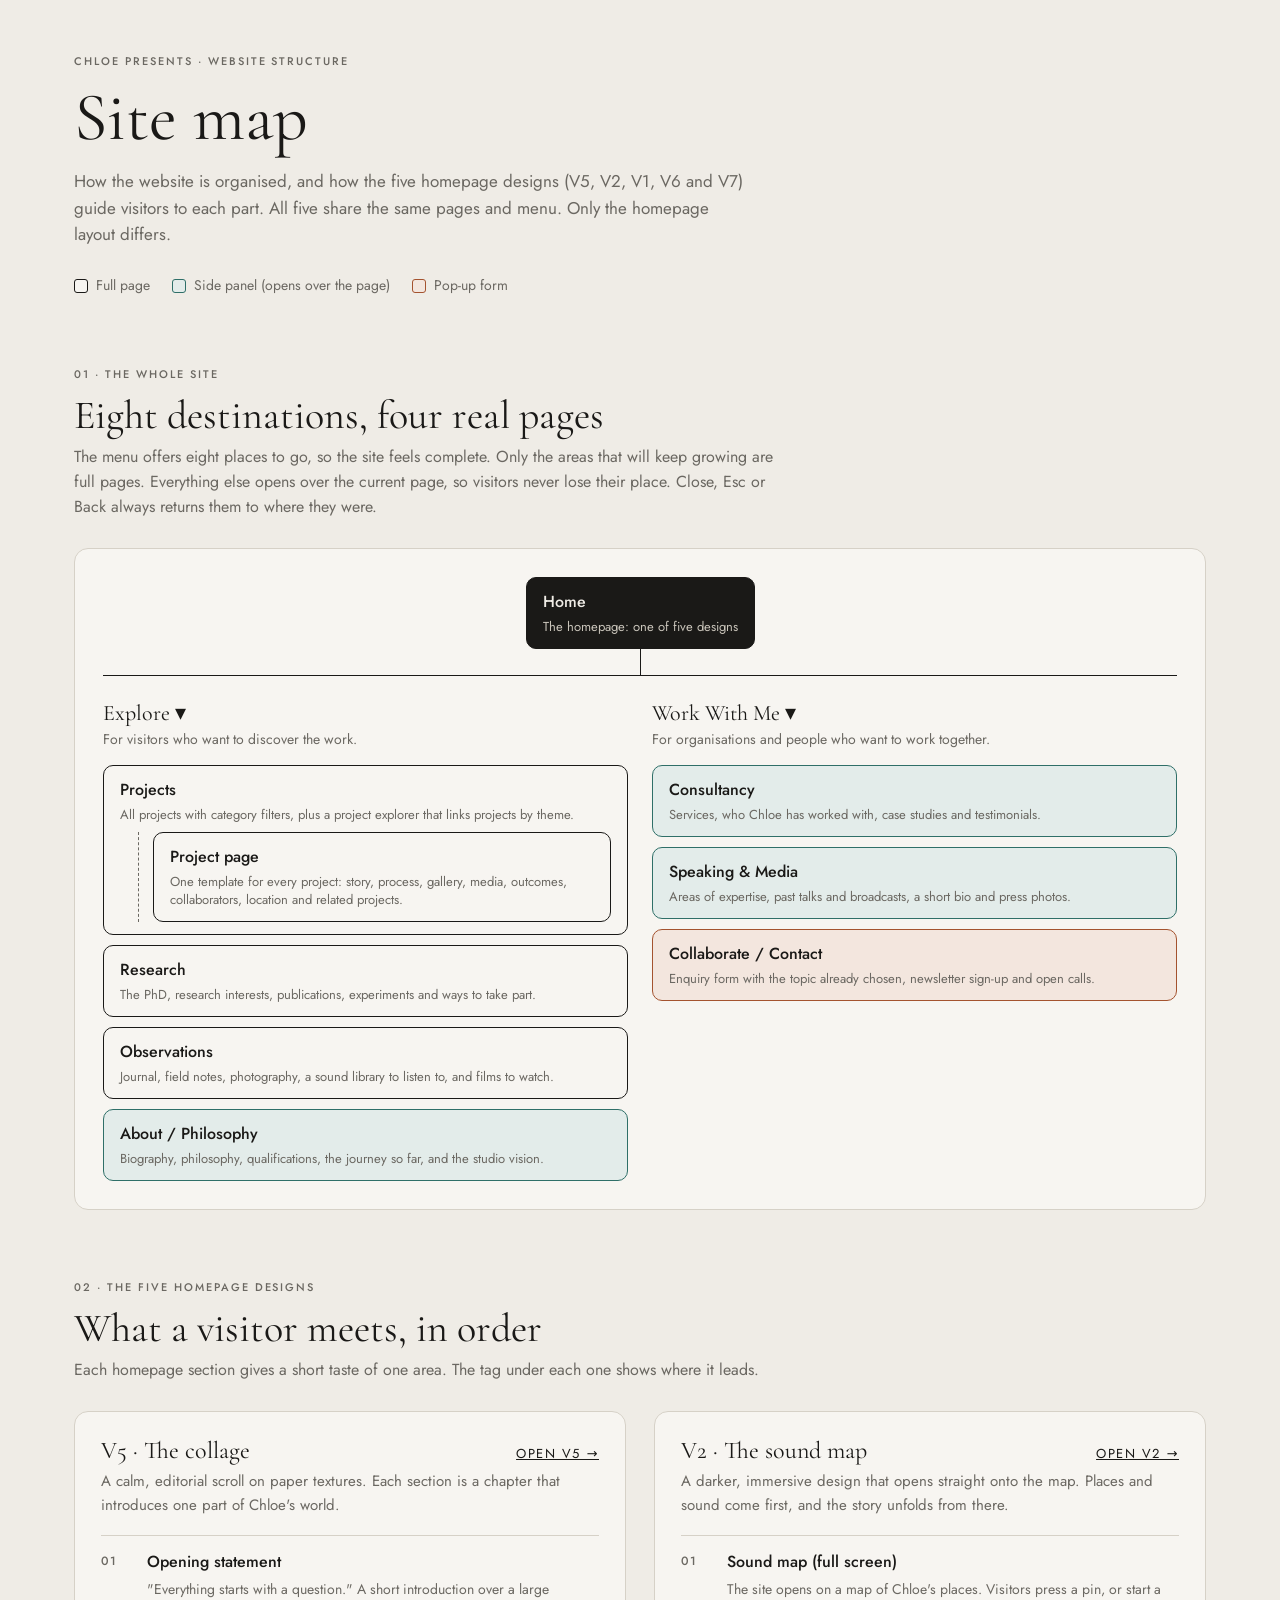
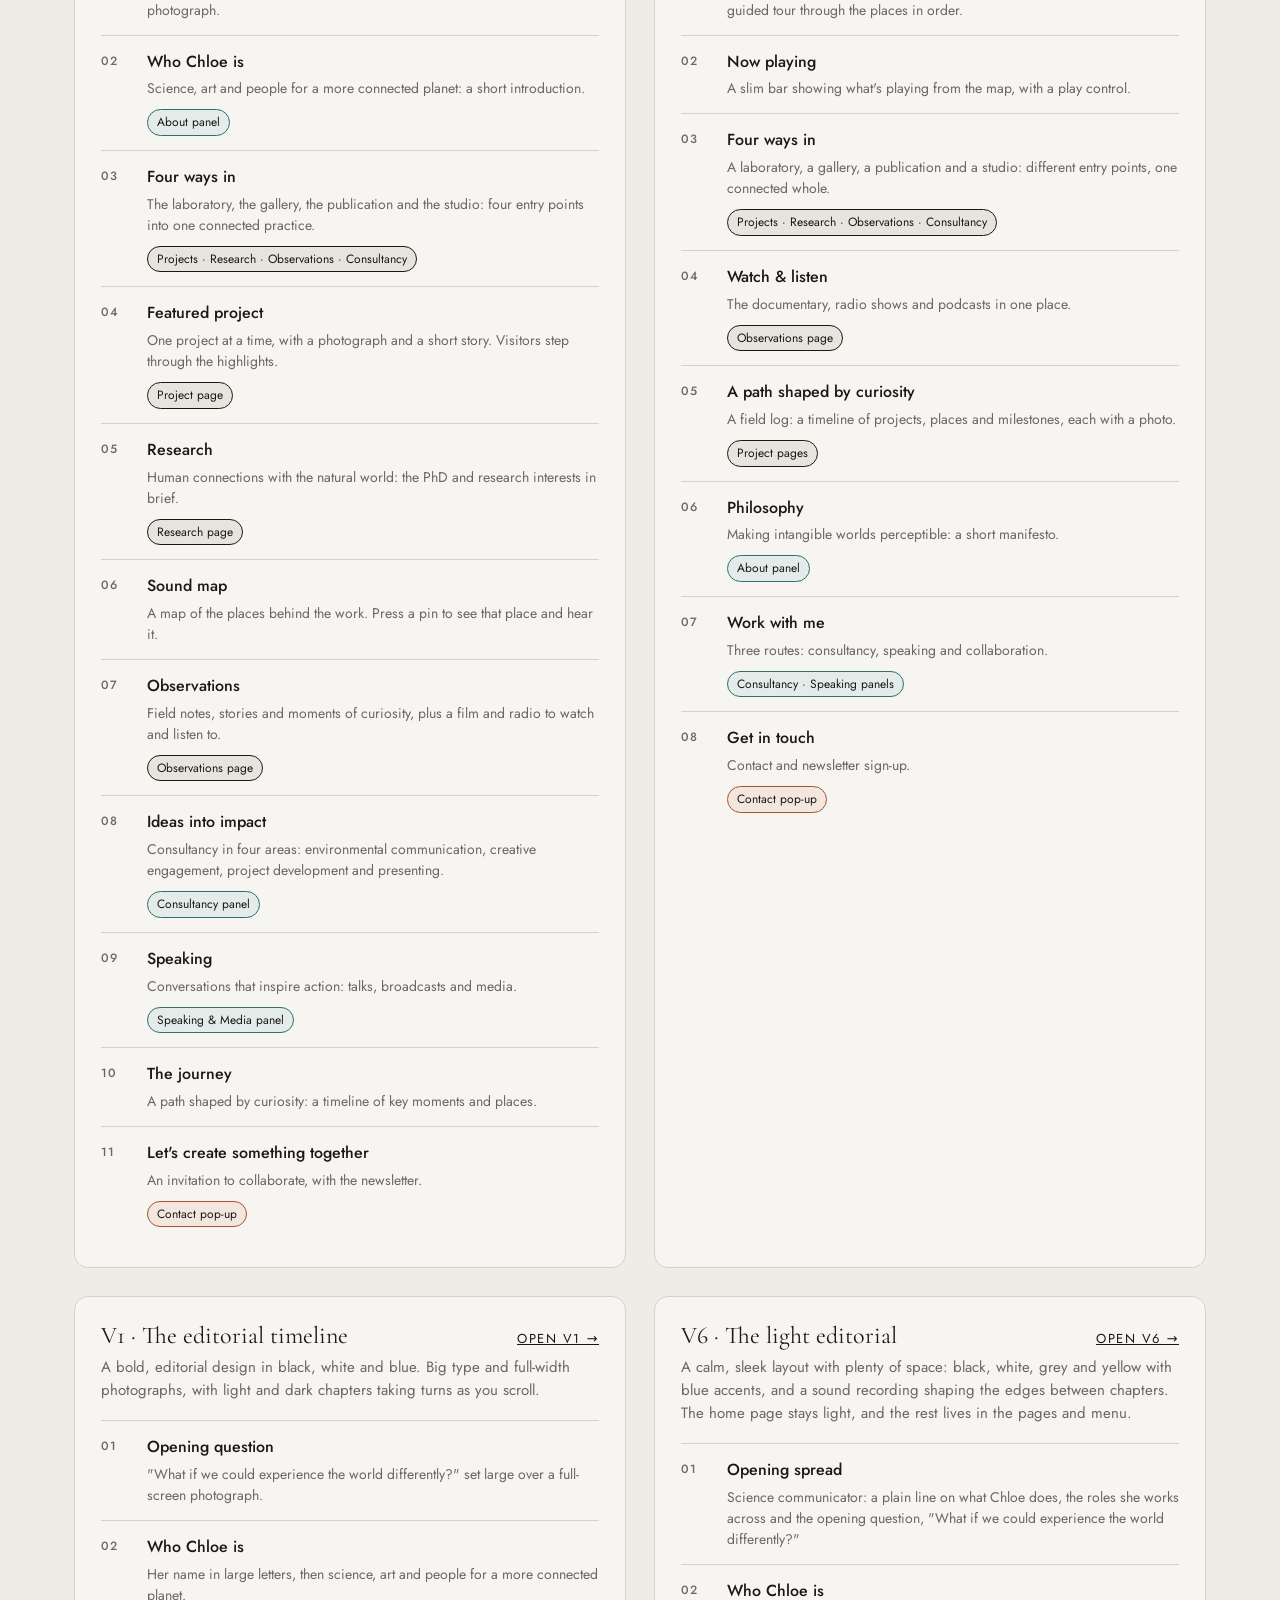
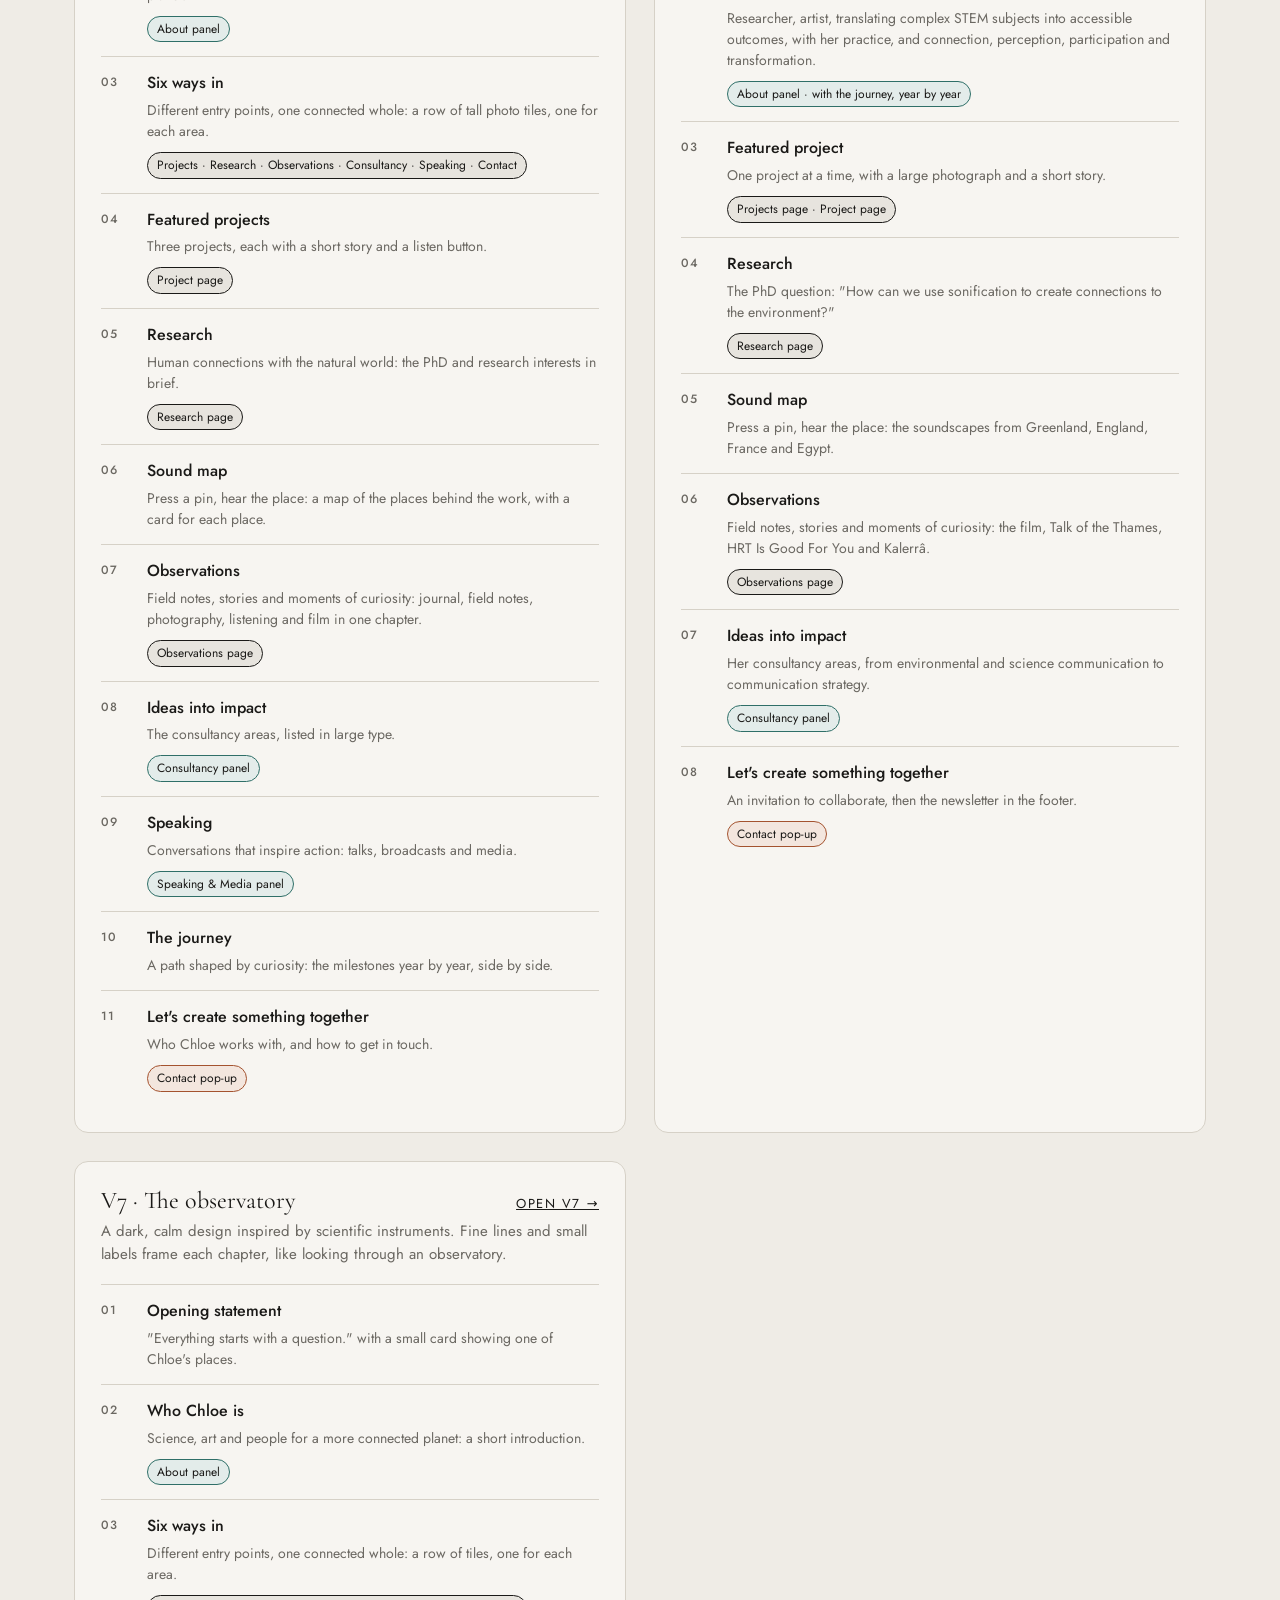
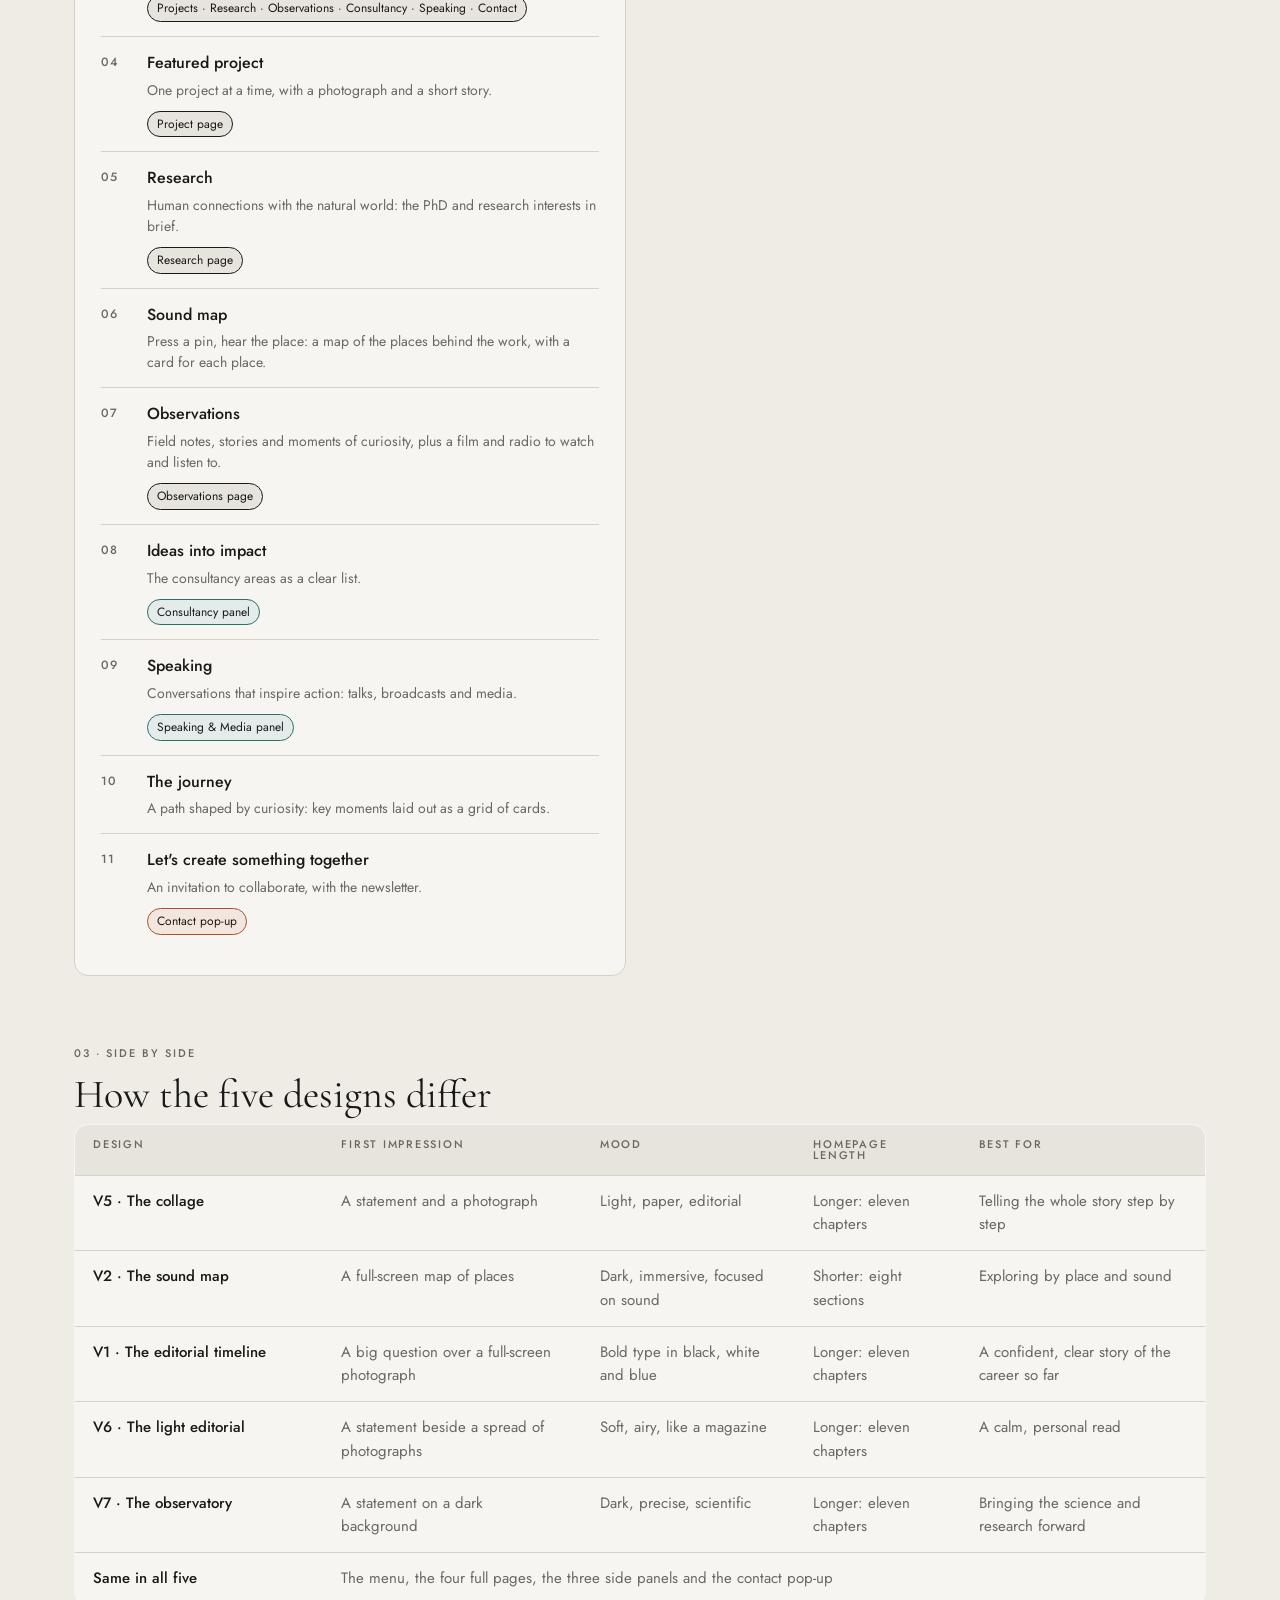
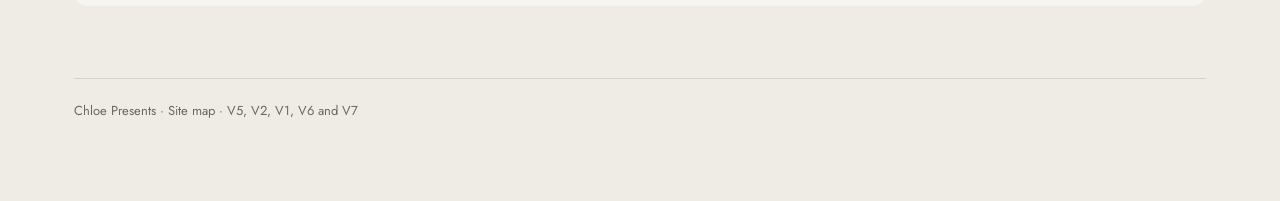
==== commit 7917e793: "Update V6 and site map" ====
--- a/sitemap/index.html
+++ b/sitemap/index.html
@@ -172,19 +172,16 @@
       </article>
       <article class="ver">
         <header><h3>V6 · The light editorial</h3><a href="../v6/">Open V6 →</a></header>
-        <p class="idea">A soft, airy magazine layout. Photographs sit like prints on light pages, and each chapter has its own gentle background tone.</p>
-        <ol class="flow">
-          <li><b>Opening statement</b><p>"Everything starts with a question." beside a loose spread of photographs.</p></li>
-          <li><b>Who Chloe is</b><p>Science, art and people for a more connected planet: a short introduction.</p><span class="to panel">About panel</span></li>
-          <li><b>Six ways in</b><p>Different entry points, one connected whole: a row of photo tiles, one for each area.</p><span class="to page">Projects · Research · Observations · Consultancy · Speaking · Contact</span></li>
-          <li><b>Featured project</b><p>One project at a time, with a large photograph and a short story.</p><span class="to page">Project page</span></li>
+        <p class="idea">A calm, sleek layout with plenty of space: black, white, grey and yellow with blue accents, and a sound recording shaping the edges between chapters. The home page stays light, and the rest lives in the pages and menu.</p>
+        <ol class="flow">
+          <li><b>Opening spread</b><p>Science communicator: a plain line on what Chloe does, the roles she works across and the opening question, "What if we could experience the world differently?"</p></li>
+          <li><b>Who Chloe is</b><p>Researcher, artist, translating complex STEM subjects into accessible outcomes, with her practice, and connection, perception, participation and transformation.</p><span class="to panel">About panel · with the journey, year by year</span></li>
+          <li><b>Featured project</b><p>One project at a time, with a large photograph and a short story.</p><span class="to page">Projects page · Project page</span></li>
           <li><b>Research</b><p>The PhD question: "How can we use sonification to create connections to the environment?"</p><span class="to page">Research page</span></li>
-          <li><b>Sound map</b><p>Human connections with the natural world: press a pin to see and hear each place.</p></li>
-          <li><b>Observations</b><p>Field notes, stories and moments of curiosity, with a wall of photographs, the film and radio.</p><span class="to page">Observations page</span></li>
-          <li><b>Ideas into impact</b><p>Consultancy in four areas, each with a simple icon.</p><span class="to panel">Consultancy panel</span></li>
-          <li><b>Speaking</b><p>Conversations that inspire action: talks, broadcasts and media.</p><span class="to panel">Speaking &amp; Media panel</span></li>
-          <li><b>The journey</b><p>A path shaped by curiosity: key moments as a row of cards.</p></li>
-          <li><b>Let's create something together</b><p>An invitation to collaborate, with the newsletter.</p><span class="to pop">Contact pop-up</span></li>
+          <li><b>Sound map</b><p>Press a pin, hear the place: the soundscapes from Greenland, England, France and Egypt.</p></li>
+          <li><b>Observations</b><p>Field notes, stories and moments of curiosity: the film, Talk of the Thames, HRT Is Good For You and Kalerrâ.</p><span class="to page">Observations page</span></li>
+          <li><b>Ideas into impact</b><p>Her consultancy areas, from environmental and science communication to communication strategy.</p><span class="to panel">Consultancy panel</span></li>
+          <li><b>Let's create something together</b><p>An invitation to collaborate, then the newsletter in the footer.</p><span class="to pop">Contact pop-up</span></li>
         </ol>
       </article>
       <article class="ver">
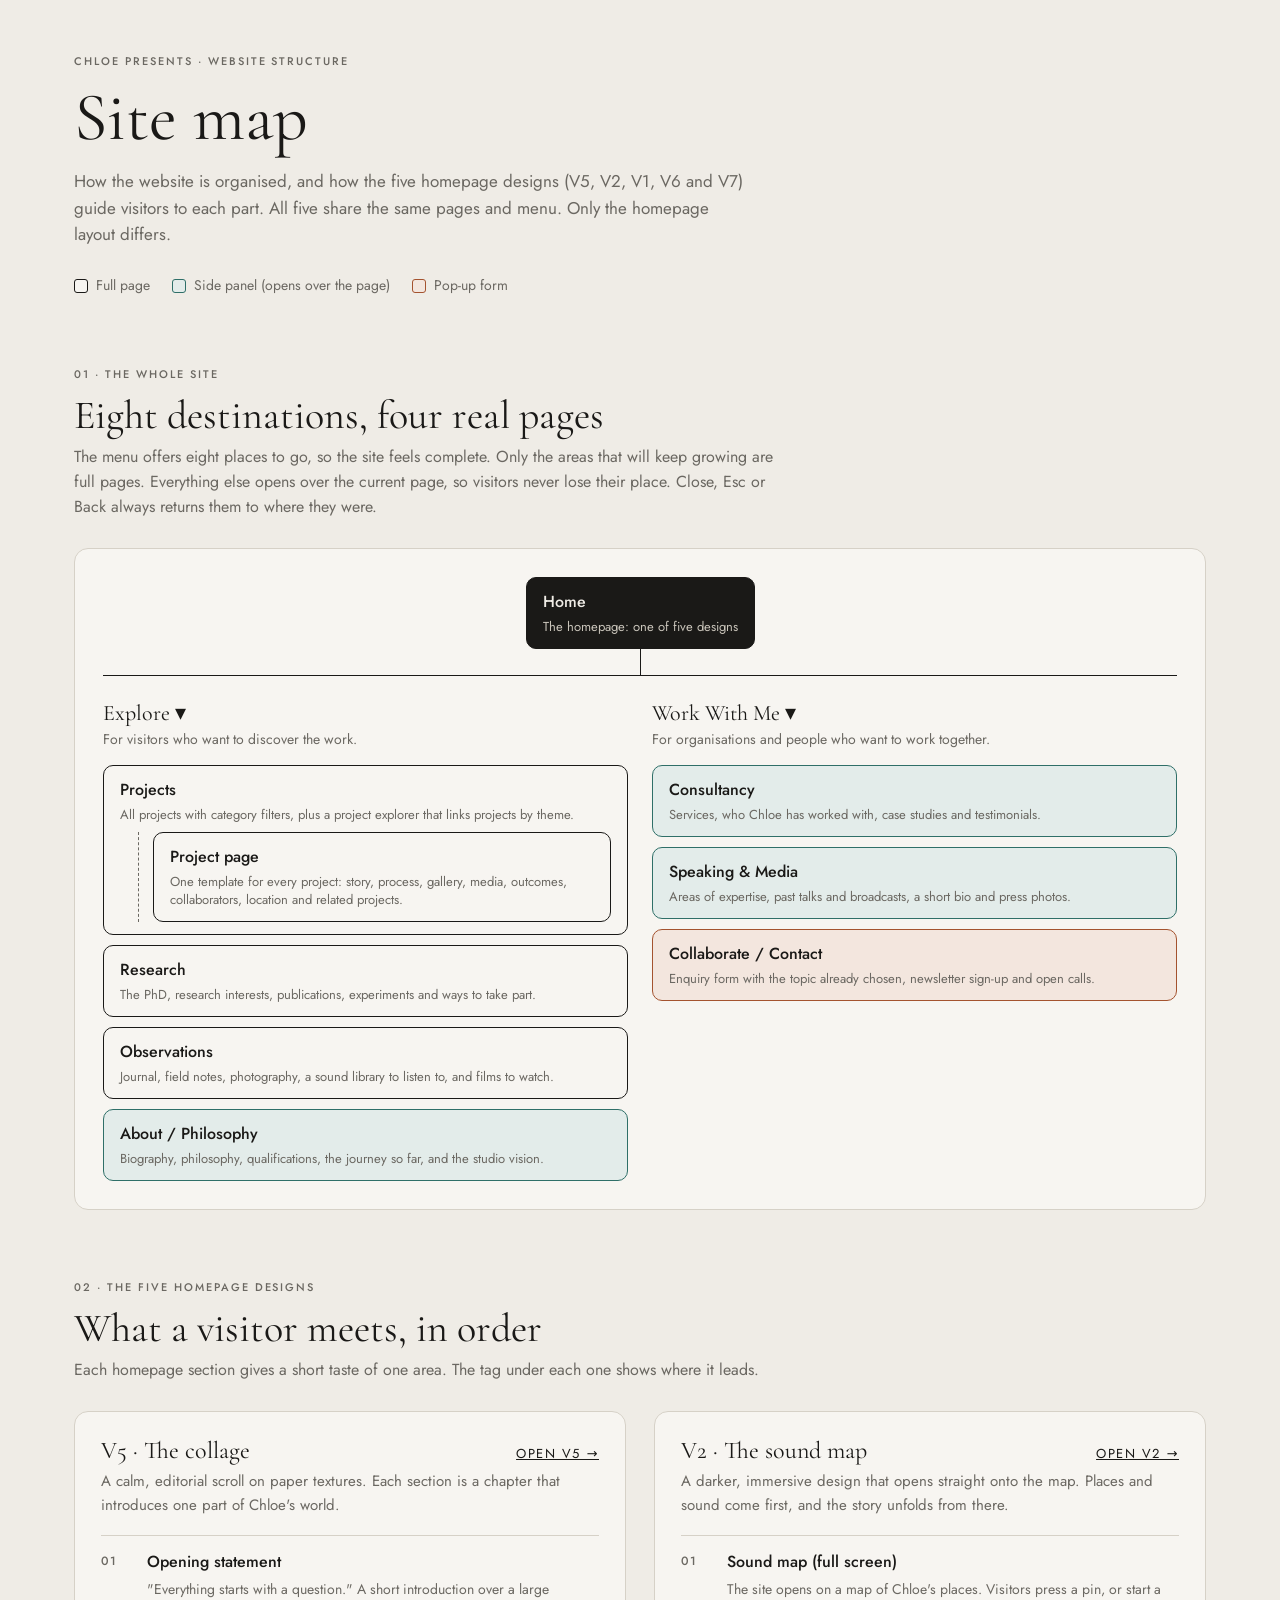
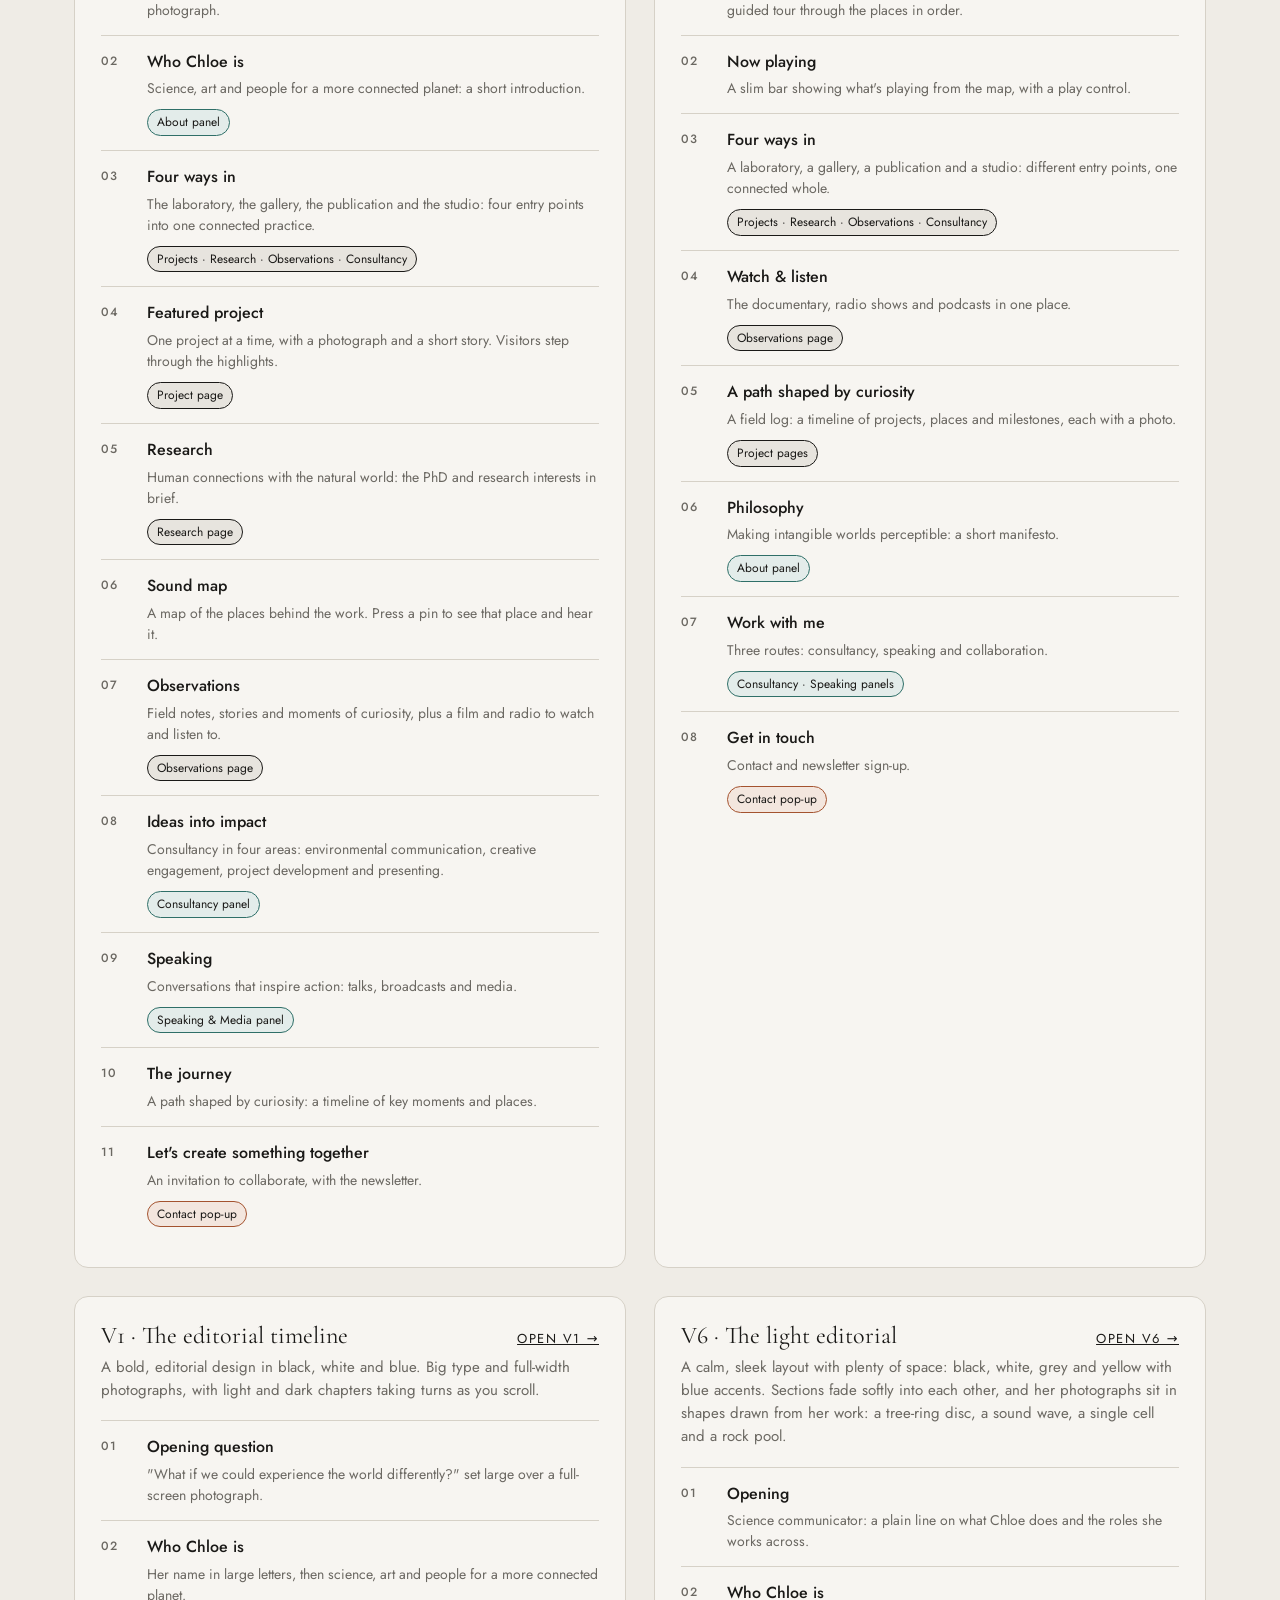
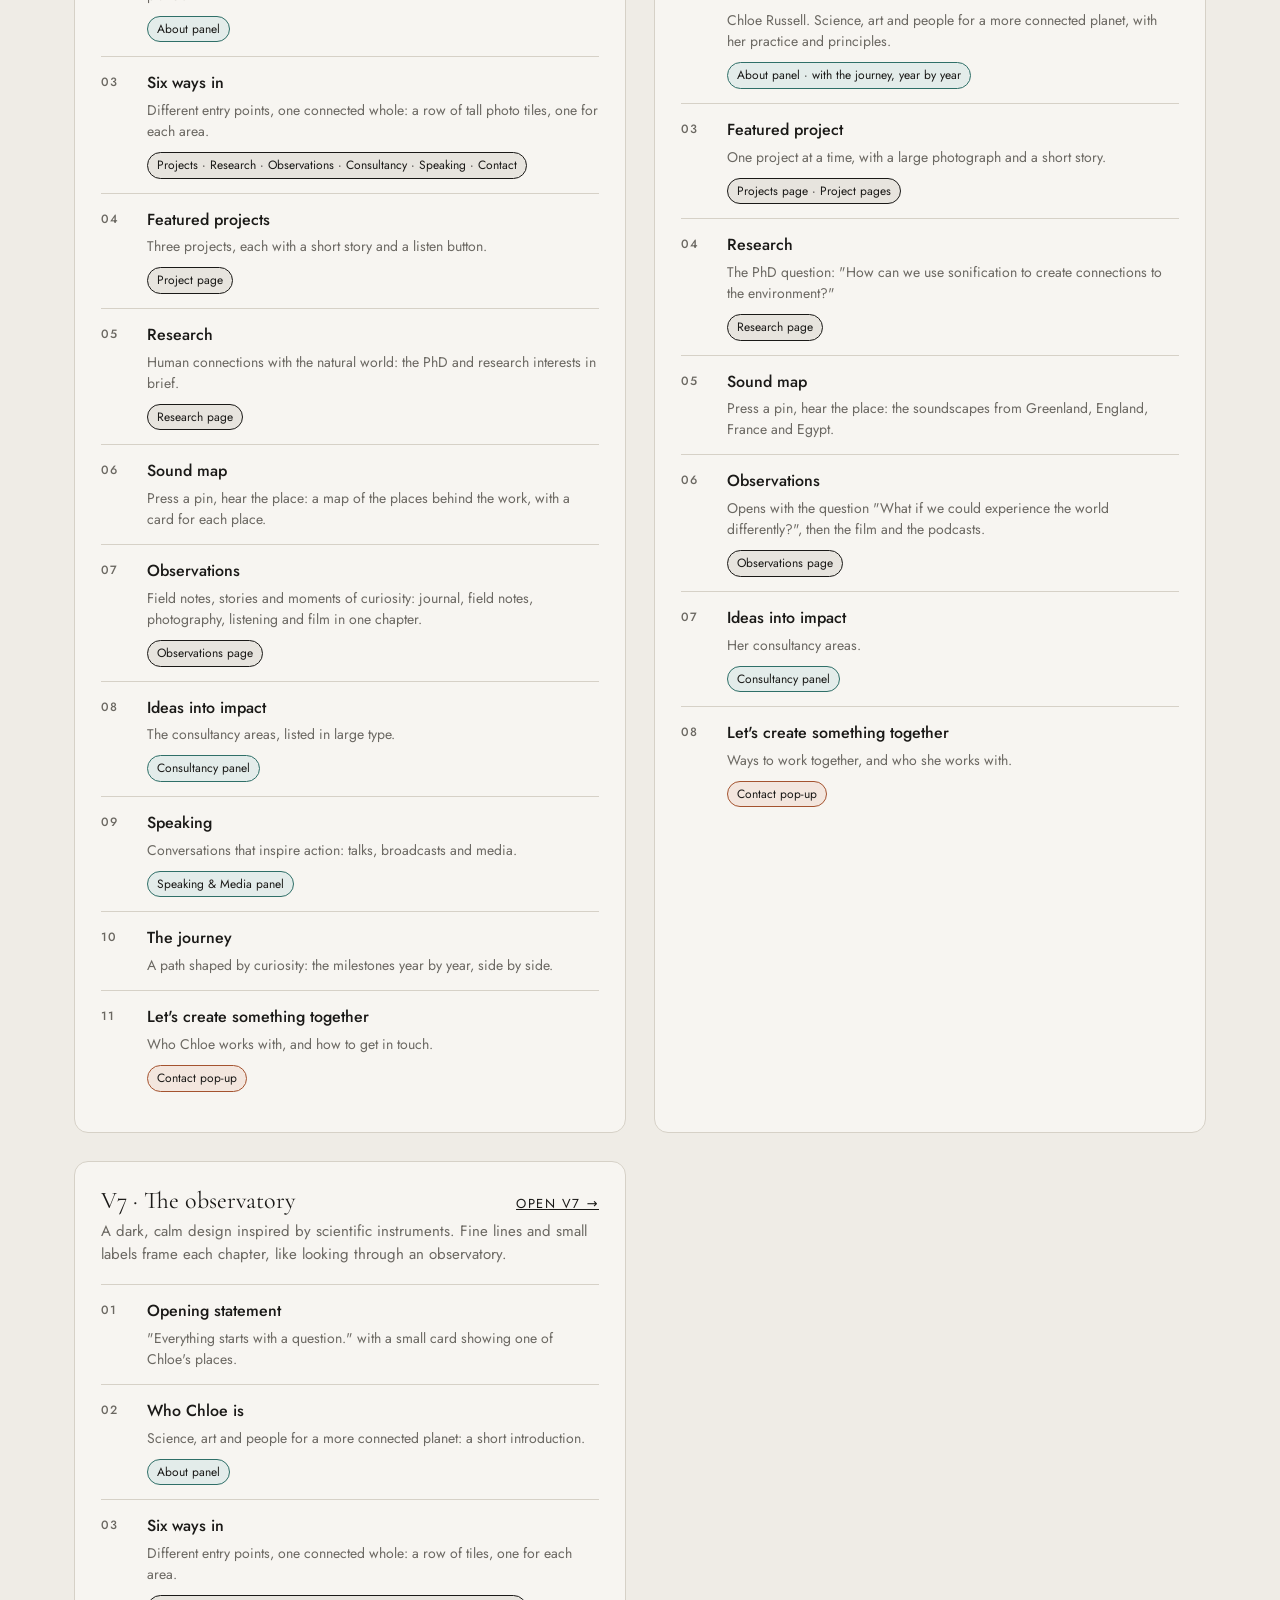
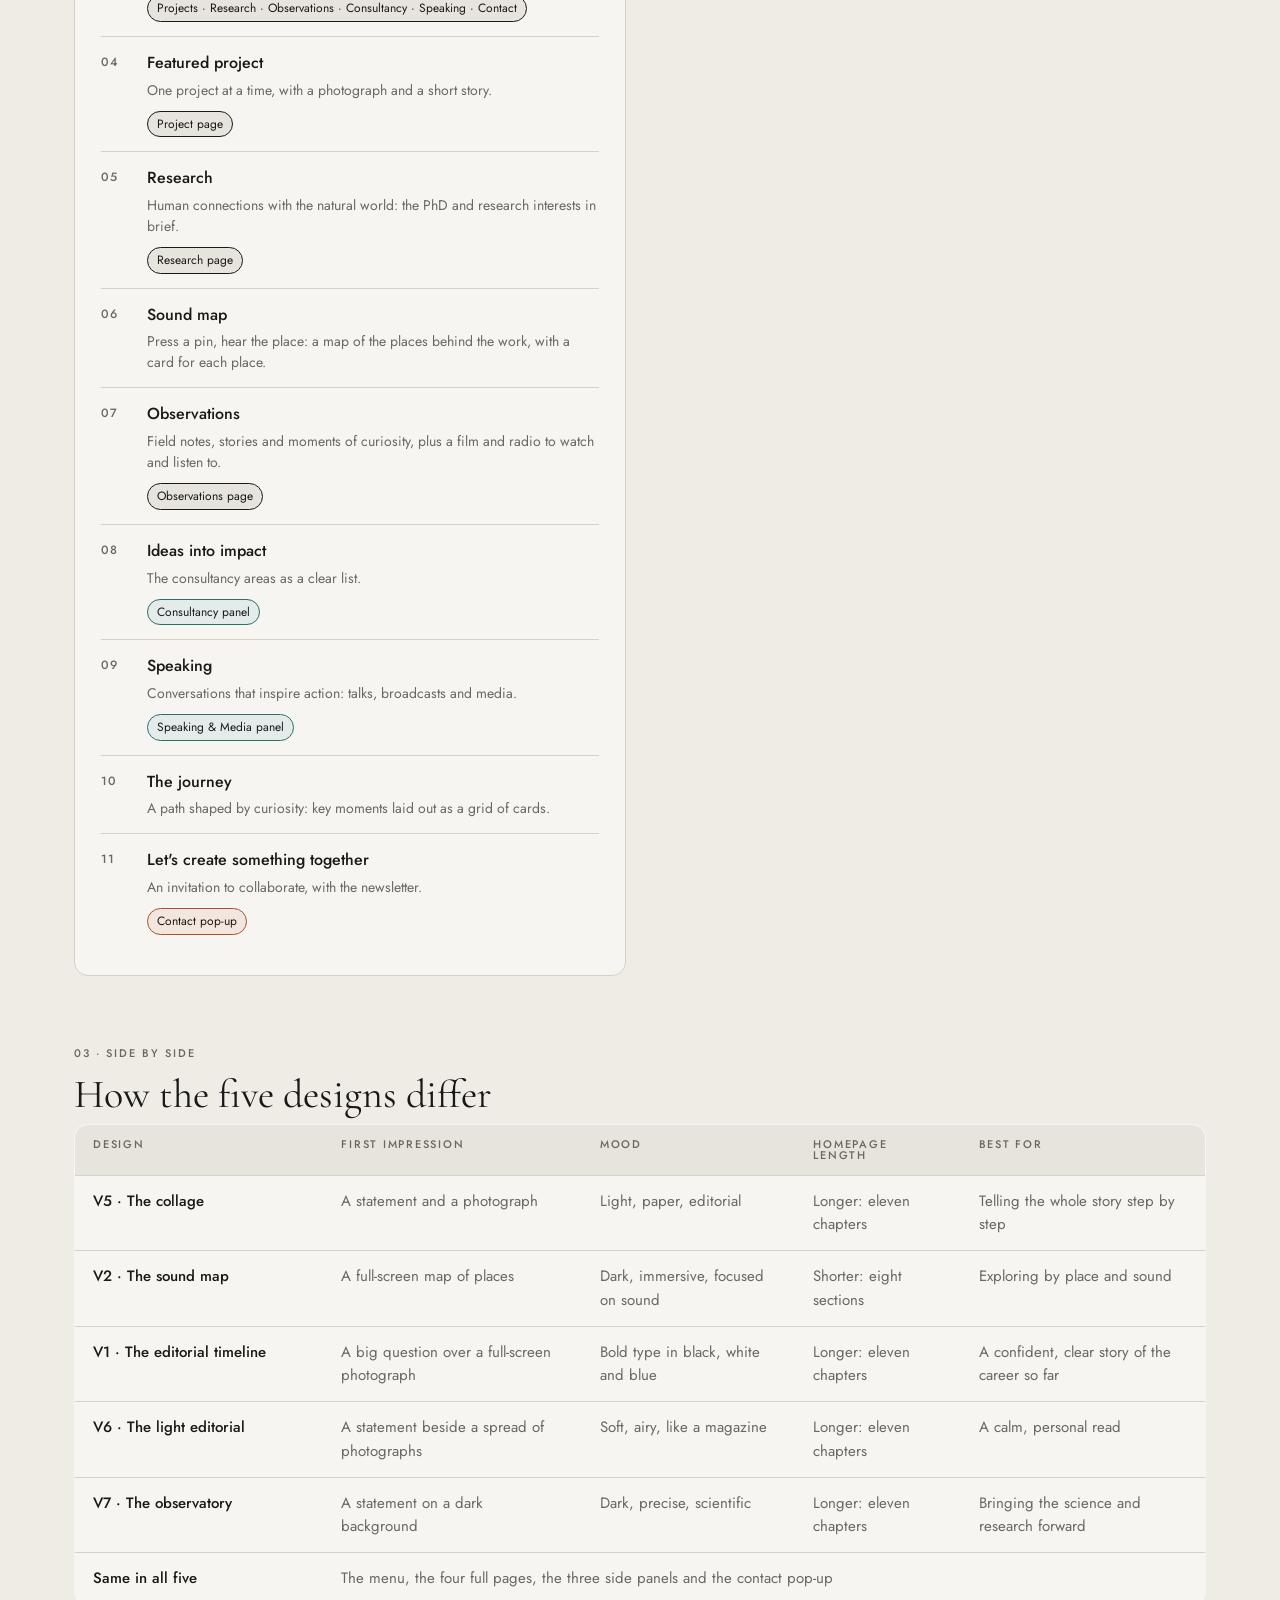
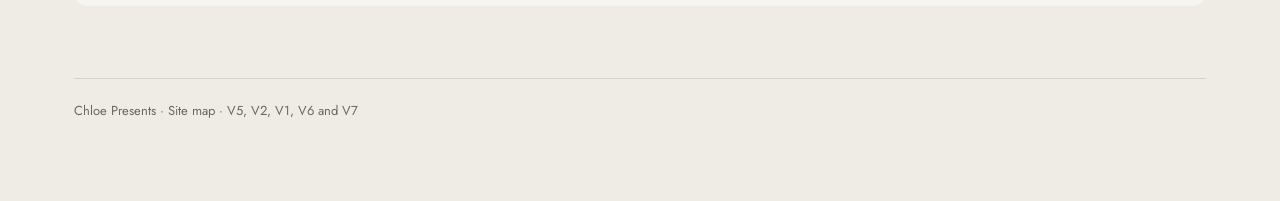
==== commit 81f18a1a: "Update V6 and site map" ====
--- a/sitemap/index.html
+++ b/sitemap/index.html
@@ -172,16 +172,16 @@
       </article>
       <article class="ver">
         <header><h3>V6 · The light editorial</h3><a href="../v6/">Open V6 →</a></header>
-        <p class="idea">A calm, sleek layout with plenty of space: black, white, grey and yellow with blue accents, and a sound recording shaping the edges between chapters. The home page stays light, and the rest lives in the pages and menu.</p>
-        <ol class="flow">
-          <li><b>Opening spread</b><p>Science communicator: a plain line on what Chloe does, the roles she works across and the opening question, "What if we could experience the world differently?"</p></li>
-          <li><b>Who Chloe is</b><p>Researcher, artist, translating complex STEM subjects into accessible outcomes, with her practice, and connection, perception, participation and transformation.</p><span class="to panel">About panel · with the journey, year by year</span></li>
-          <li><b>Featured project</b><p>One project at a time, with a large photograph and a short story.</p><span class="to page">Projects page · Project page</span></li>
+        <p class="idea">A calm, sleek layout with plenty of space: black, white, grey and yellow with blue accents. Sections fade softly into each other, and her photographs sit in shapes drawn from her work: a tree-ring disc, a sound wave, a single cell and a rock pool.</p>
+        <ol class="flow">
+          <li><b>Opening</b><p>Science communicator: a plain line on what Chloe does and the roles she works across.</p></li>
+          <li><b>Who Chloe is</b><p>Chloe Russell. Science, art and people for a more connected planet, with her practice and principles.</p><span class="to panel">About panel · with the journey, year by year</span></li>
+          <li><b>Featured project</b><p>One project at a time, with a large photograph and a short story.</p><span class="to page">Projects page · Project pages</span></li>
           <li><b>Research</b><p>The PhD question: "How can we use sonification to create connections to the environment?"</p><span class="to page">Research page</span></li>
           <li><b>Sound map</b><p>Press a pin, hear the place: the soundscapes from Greenland, England, France and Egypt.</p></li>
-          <li><b>Observations</b><p>Field notes, stories and moments of curiosity: the film, Talk of the Thames, HRT Is Good For You and Kalerrâ.</p><span class="to page">Observations page</span></li>
-          <li><b>Ideas into impact</b><p>Her consultancy areas, from environmental and science communication to communication strategy.</p><span class="to panel">Consultancy panel</span></li>
-          <li><b>Let's create something together</b><p>An invitation to collaborate, then the newsletter in the footer.</p><span class="to pop">Contact pop-up</span></li>
+          <li><b>Observations</b><p>Opens with the question "What if we could experience the world differently?", then the film and the podcasts.</p><span class="to page">Observations page</span></li>
+          <li><b>Ideas into impact</b><p>Her consultancy areas.</p><span class="to panel">Consultancy panel</span></li>
+          <li><b>Let's create something together</b><p>Ways to work together, and who she works with.</p><span class="to pop">Contact pop-up</span></li>
         </ol>
       </article>
       <article class="ver">
